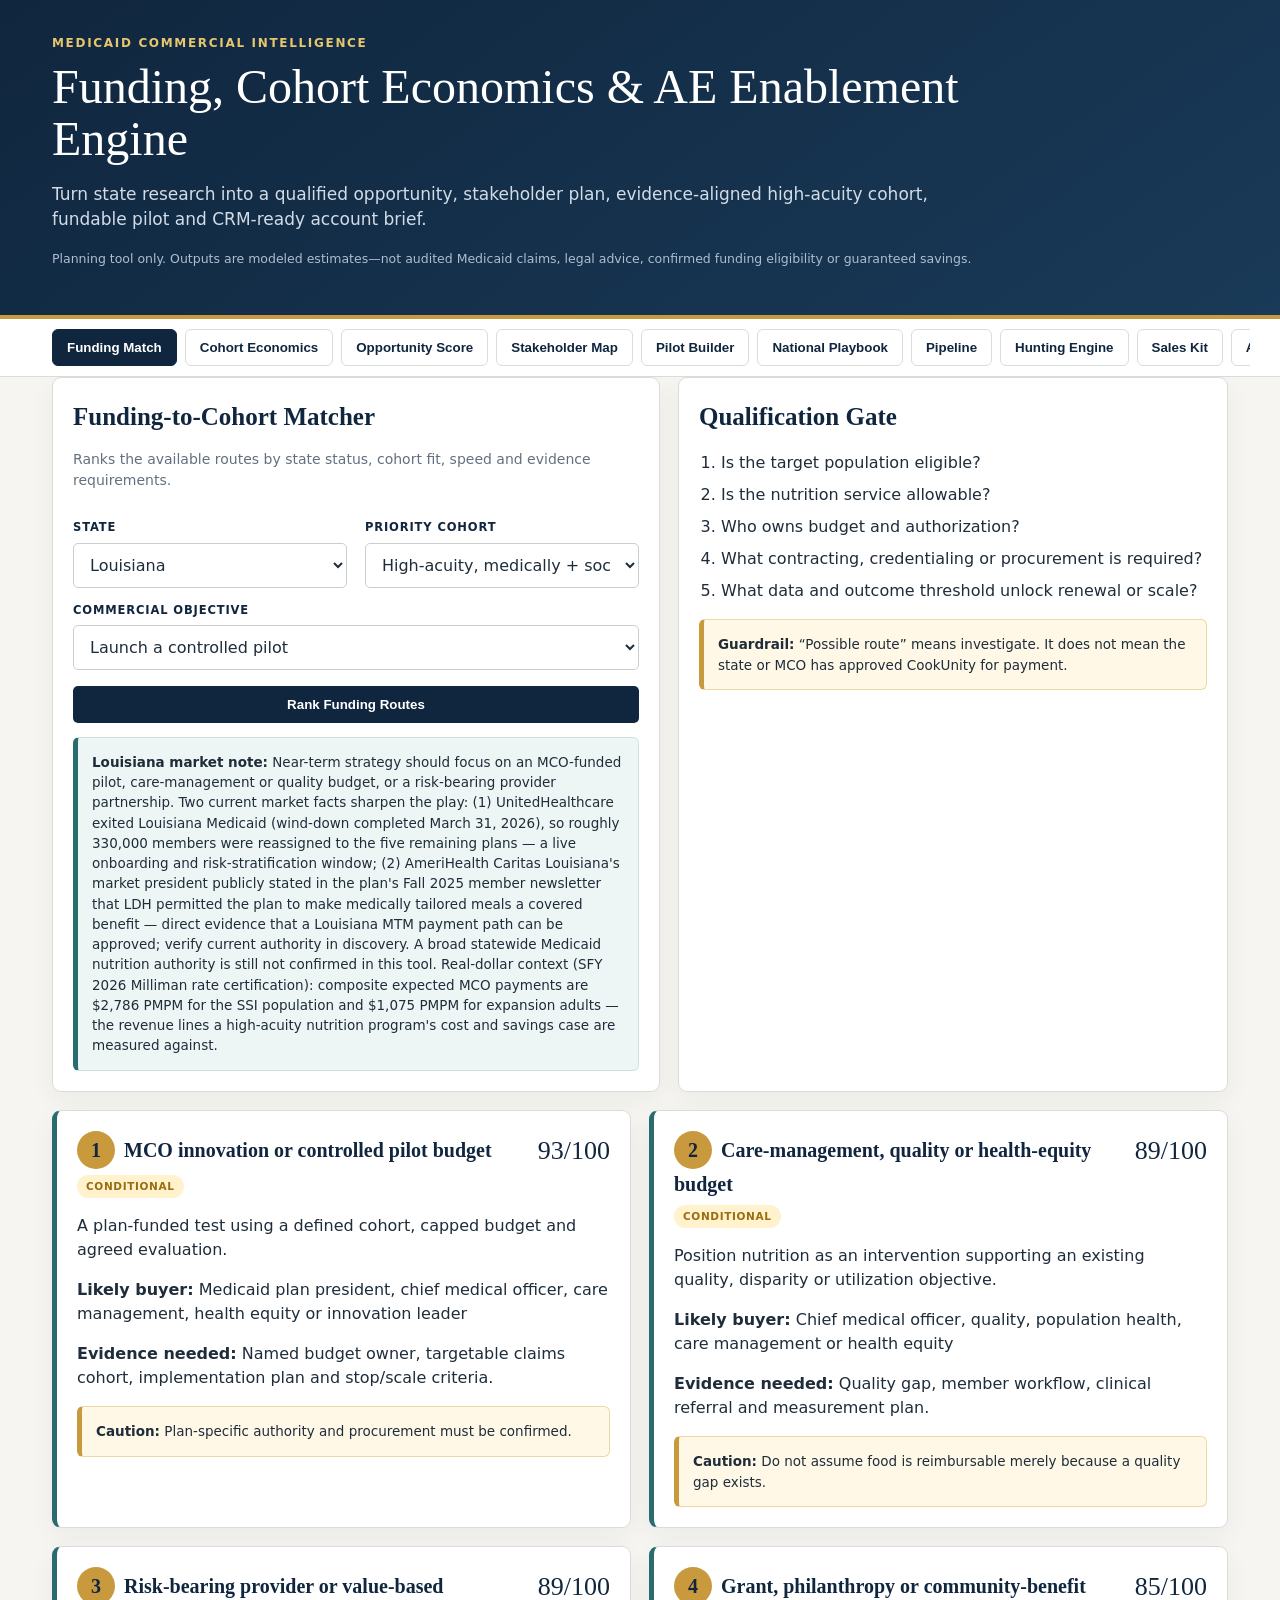
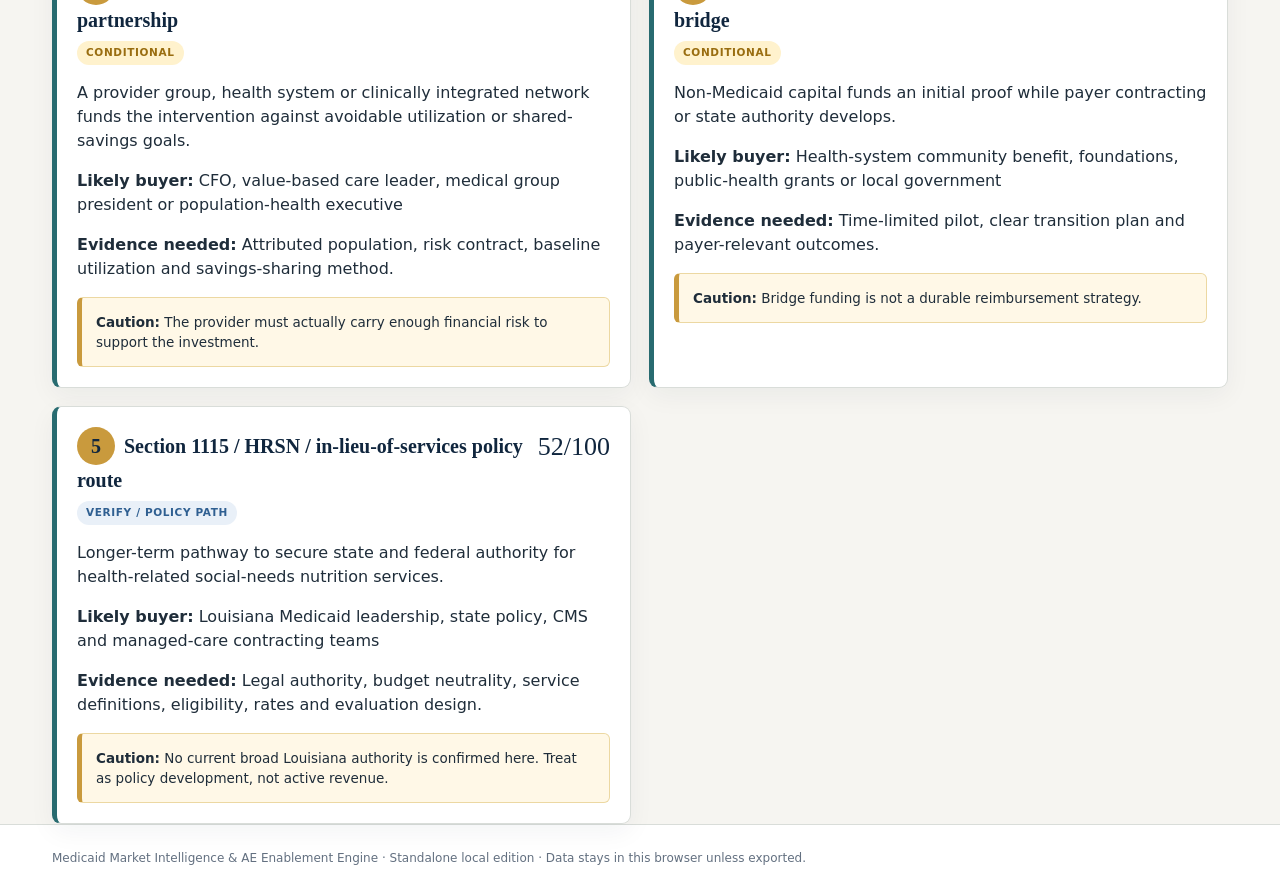
==== medicaid-tool/index.html @ 5242e424 "v14.6: Stakeholder tab nationalized + fully enriched (3-agent verify) - National Parent grid: verifi" ====
<!doctype html>
<html lang="en">
<head>
  <meta charset="utf-8">
  <meta name="viewport" content="width=device-width,initial-scale=1">
  <title>Medicaid Market Intelligence & AE Enablement Engine</title>
  <meta name="description" content="Funding, opportunity scoring, stakeholder mapping, pilot design, cohort economics and high-acuity service-need screening for Medicaid nutrition programs.">
  <link rel="stylesheet" href="styles.css?v=14.2">
</head>
<body>
<header class="hero">
  <div class="wrap">
    <p class="kicker">Medicaid Commercial Intelligence</p>
    <h1>Funding, Cohort Economics & AE Enablement Engine</h1>
    <p class="lede">Turn state research into a qualified opportunity, stakeholder plan, evidence-aligned high-acuity cohort, fundable pilot and CRM-ready account brief.</p>
    <p class="caution">Planning tool only. Outputs are modeled estimates—not audited Medicaid claims, legal advice, confirmed funding eligibility or guaranteed savings.</p>
  </div>
</header>

<nav class="nav">
  <div class="wrap tabs" role="tablist" aria-label="Tool sections">
    <button class="tab active" data-panel="funding">Funding Match</button>
    <button class="tab" data-panel="economics">Cohort Economics</button>
    <button class="tab" data-panel="opportunity">Opportunity Score</button>
    <button class="tab" data-panel="stakeholders">Stakeholder Map</button>
    <button class="tab" data-panel="pilot">Pilot Builder</button>
    <button class="tab" data-panel="playbook">National Playbook</button>
    <button class="tab" data-panel="dealdesk">Pipeline</button>
    <button class="tab" data-panel="hunt">Hunting Engine</button>
    <button class="tab" data-panel="saleskit">Sales Kit</button>
    <button class="tab" data-panel="health">Account Health</button>
    <button class="tab" data-panel="rfp">RFP Builder</button>
    <button class="tab" data-panel="regwatch">Reg Watch</button>
    <button class="tab" data-panel="sdoh">Service-Need Screener</button>
    <button class="tab" data-panel="brief">AE Brief</button>
    <button class="tab" data-panel="saved">Saved Library</button>
    <button class="tab" data-panel="sources">Sources</button>
  </div>
</nav>

<main class="wrap">
<section id="funding" class="panel active">
  <div class="grid split">
    <article class="card">
      <h2>Funding-to-Cohort Matcher</h2>
      <p class="muted">Ranks the available routes by state status, cohort fit, speed and evidence requirements.</p>
      <div class="grid two">
        <div><label>State</label><select id="matchState"></select></div>
        <div><label>Priority cohort</label><select id="matchCohort"></select></div>
      </div>
      <label>Commercial objective</label>
      <select id="matchObjective">
        <option value="pilot">Launch a controlled pilot</option>
        <option value="benefit">Build a recurring covered service</option>
        <option value="provider">Partner with a risk-bearing provider</option>
        <option value="bridge">Use bridge funding while Medicaid authority develops</option>
      </select>
      <button id="runMatch" class="primary wide">Rank Funding Routes</button>
      <div id="stateSummary" class="callout"></div>
    </article>

    <article class="card">
      <h2>Qualification Gate</h2>
      <ol class="checklist">
        <li>Is the target population eligible?</li>
        <li>Is the nutrition service allowable?</li>
        <li>Who owns budget and authorization?</li>
        <li>What contracting, credentialing or procurement is required?</li>
        <li>What data and outcome threshold unlock renewal or scale?</li>
      </ol>
      <div class="callout amber"><b>Guardrail:</b> “Possible route” means investigate. It does not mean the state or MCO has approved CookUnity for payment.</div>
    </article>
  </div>
  <div id="fundingMatches" class="grid two topgap"></div>
</section>

<section id="economics" class="panel">
  <div class="grid split">
    <article class="card">
      <h2>Cohort Cost & Savings Model</h2>
      <p class="muted">Public benchmarks provide a starting point. Replace them with MCO claims and an agreed attribution method before presenting a business case.</p>
      <div class="grid two">
        <div><label>State</label><select id="econState"></select></div>
        <div><label>Cohort</label><select id="cohort"></select></div>
      </div>
      <div class="grid two">
        <div><label>Estimated affected adults</label><input id="affected" type="number" min="0"></div>
        <div><label>Annual attributable cost / person</label><input id="annualCost" type="number" min="0"></div>
      </div>
      <div class="grid two">
        <div><label>High-risk targetable share (%)</label><input id="targetRate" type="number" min="0" max="100" step="0.1"></div>
        <div><label>Pilot members</label><input id="pilotMembers" type="number" min="1"></div>
      </div>
      <div class="grid three">
        <div><label>Weeks</label><input id="weeks" type="number" min="1"></div>
        <div><label>Meals / week</label><input id="mealsWeek" type="number" min="1"></div>
        <div><label>Cost / meal</label><input id="mealCost" type="number" min="0" step="0.01"></div>
      </div>
      <div class="grid two">
        <div><label>Additional implementation allowance (%)</label><input id="programOverhead" type="number" min="0" max="100" step="0.1" value="2"></div>
        <div><label>Calculated total program PMPM</label><input id="programPmpmDisplay" type="text" readonly></div>
      </div>
      <div class="grid three">
        <div>
          <label>Evidence basis</label>
          <select id="evidenceBasis">
            <option value="auto">Recommended state/cohort profitability model</option>
            <option value="planning">State/cohort profitability target</option>
            <option value="jama">National high-acuity MTM study</option>
            <option value="ncAdult">North Carolina HOP — nonpregnant adults</option>
            <option value="ncOverall">North Carolina HOP — all participants</option>
            <option value="custom">Custom payer-claims assumption</option>
          </select>
        </div>
        <div>
          <label>Evidence scenario</label>
          <select id="savingsScenario">
            <option value="low">Low</option>
            <option value="base" selected>Base</option>
            <option value="high">High</option>
            <option value="custom">Custom PMPM</option>
          </select>
        </div>
        <div><label>Modeled gross medical reduction PMPM</label><input id="pmpm" type="number" min="0" step="1"></div>
      </div>
      <div class="grid three">
        <div><label>Published / modeled net savings PMPM</label><input id="netPmpmDisplay" type="text" readonly></div>
        <div><label>Target benefit-cost ratio</label><input id="economicTargetBcrDisplay" type="text" readonly></div>
        <div><label>Implied gross medical reduction rate (%)</label><input id="savingRate" type="number" min="0" max="100" step="0.1" readonly></div>
      </div>
      <div id="savingsBasis" class="callout"></div><div class="callout amber"><b>How to read the toggle:</b> The default profitability model calculates what each state/cohort design must achieve to produce a positive return. National MTM and North Carolina HOP remain external evidence anchors. The target is a sales-planning threshold—not a guaranteed outcome.</div>
      <div id="evidenceNote" class="callout amber"></div>
      <div class="buttons">
        <button id="calculate" class="primary">Calculate</button>
        <button id="saveScenario" class="gold">Save Scenario</button>
      </div>
    </article>

    <div>
      <div class="grid two">
        <div class="stat dark"><span>Modeled state burden</span><strong id="burdenOut">$0</strong><small>Do not add overlapping cohorts.</small></div>
        <div class="stat dark"><span>Targetable burden</span><strong id="targetOut">$0</strong><small>Selected high-risk share.</small></div>
      </div>
      <div class="grid two topgap">
        <div class="stat"><span>Pilot cost</span><strong id="programOut">$0</strong></div>
        <div class="stat"><span>Gross modeled savings</span><strong id="grossOut">$0</strong></div>
        <div class="stat"><span>Net modeled savings</span><strong id="netOut">$0</strong></div>
        <div class="stat"><span>Modeled ROI</span><strong id="roiOut">0.00x</strong></div>
      </div>
      <div class="grid two topgap">
        <div class="stat"><span>Meal price used</span><strong id="mealPriceOut">$0</strong><small>Editable public benchmark.</small></div>
        <div class="stat"><span>Total program PMPM</span><strong id="programPmpmOut">$0</strong><small>Meals plus added allowance.</small></div>
      </div>
      <article class="card topgap">
        <h3>Scenario Range</h3>
        <div id="scenarioRange"></div>
      </article>
      <div class="callout danger topgap"><b>Decision rule:</b> Statewide burden creates urgency. Member-level claims establish the payer business case.</div>
    </div>
  </div>
  <article class="card topgap">
    <h2>High-Acuity Market-Sizing Funnel — Louisiana pilot model (the method runs on any state's enrollment file)</h2>
    <p class="muted">This converts the domain ranges into an interview-ready planning estimate. The domains overlap and must never be added together.</p>
    <div class="grid three">
      <div><label>Total Louisiana Medicaid members (June 2026 LDH: 1,378,186)</label><input id="tamTotal" type="number" min="0" value="1380000"></div>
      <div><label>Risk score above 1.00 — low (%)</label><input id="tamRiskLow" type="number" min="0" max="100" value="15"></div>
      <div><label>Risk score above 1.00 — high (%)</label><input id="tamRiskHigh" type="number" min="0" max="100" value="25"></div>
    </div>
    <div class="grid three">
      <div><label>Food / meal-preparation barrier (%)</label><input id="tamFood" type="number" min="0" max="100" value="15"></div>
      <div><label>Recent hospitalization / trigger (%)</label><input id="tamTrigger" type="number" min="0" max="100" value="25"></div>
      <div><label>Clinical + operational eligibility (%)</label><input id="tamEligible" type="number" min="0" max="100" value="40"></div>
    </div>
    <div class="buttons">
      <button id="calculateTam" class="primary">Calculate High-Acuity Funnel</button>
      <button id="useTamEstimate" class="gold">Use Base Estimate in Economics</button>
    </div>
    <div id="tamResult" class="callout"></div>
  </article>

  <article class="card topgap">
    <h2>Priority Cohorts and the Recommended Proof Population</h2>
    <div class="tablewrap"><table><thead><tr><th>Cohort</th><th>Cost logic</th><th>Nutrition fit</th><th>First buyer question</th></tr></thead><tbody id="cohortTable"></tbody></table></div>
  </article>
</section>

<section id="opportunity" class="panel">
  <div class="grid split">
    <article class="card">
      <h2>Medicaid Opportunity Score</h2>
      <p class="muted">Scores whether the account is ready for research, discovery, pilot design or proposal.</p>
      <div class="grid two">
        <div><label>State</label><select id="oppState"></select></div>
        <div><label>Account / MCO</label><input id="oppAccount" placeholder="Example: any Medicaid MCO — Anthem CalAIM, Healthfirst NY, Aetna Better Health"></div>
      </div>
      <div id="opportunityQuestions"></div>
      <div class="buttons">
        <button id="scoreOpportunity" class="primary">Score Opportunity</button>
        <button id="saveOpportunity" class="gold">Save Scorecard</button>
      </div>
    </article>
    <article class="card">
      <h2>Result & Next Best Action</h2>
      <div id="opportunityResult" class="empty">Complete the eight opportunity factors.</div>
    </article>
  </div>
</section>

<section id="stakeholders" class="panel">
  <article class="card">
    <h2>National Parent Accounts — the enterprise layer (verified 7/21/2026 where named)</h2>
    <p class="muted">Every state plan answers to a national parent. The state dropdowns below map modeled state markets; this grid is the national buying layer above them. Named contacts appear ONLY where verified against a dated source — everything else ships as a role to hunt, never a guess.</p>
    <div class="tablewrap"><table>
      <thead><tr><th>Parent</th><th>Verified national leadership (source · date)</th><th>Roles to map under them</th><th>Door strategy</th></tr></thead>
      <tbody>
        <tr><td><b>UnitedHealthcare Community &amp; State</b></td><td><b>Mike Cotton</b> — leads the Medicaid division (Becker's/Fierce, 2026; ex-Select Health CEO). Above him: <b>Bobby Hunter</b>, CEO of Government Programs — Medicare + Medicaid now unified (Fierce/Healthcare Dive, 2026)</td><td>State health-plan CEOs (hired per state), VP Care Management, health-equity leads</td><td>Their own published FaM case studies (45% readmission spotlight) = the door-opening artifact; unified gov-programs structure favors the MA+Medicaid dual-book pitch</td></tr>
        <tr><td><b>CVS / Aetna (Aetna Better Health)</b></td><td><b>Katerina Guerraz</b> — president, Aetna Medicaid (Becker's, 2026; promoted from Aetna COO)</td><td>State plan CEOs, community-development/marketing directors (side-door rich), CMOs</td><td>Community/HRSN teams active and visible; a Louisiana side-door relationship is live proof the door works</td></tr>
        <tr><td><b>Humana (Healthy Horizons + D-SNP)</b></td><td><b>John Barger</b> — president, Medicaid &amp; Dual Eligible programs (Humana leadership page, 2026)</td><td>Healthy Horizons state leads, D-SNP product owners, Stars/quality directors</td><td>The MA/D-SNP durable-path thesis + his Humana producer alumni credibility</td></tr>
        <tr><td><b>Centene</b></td><td><b>Daniel Finke</b> — Group President, Markets &amp; Commercial (oversees Medicaid; Centene press release + Healthcare Dive, 4/6/2026). CEO above him: Sarah London. Note: Finke is ex-president of Aetna at CVS — payer-native buyer</td><td>State plan CEOs (e.g., Louisiana Healthcare Connections), corporate population-health &amp; quality leadership</td><td>Largest Medicaid footprint; one state pilot = the national reference; LHCC already runs an MTM benefit — expansion story, not cold pitch</td></tr>
        <tr><td><b>Elevance Health</b></td><td><b>Aimée Dailey</b> — President, Government Business: Medicaid + Medicare consolidated under her (Elevance newsroom, 3/31/2026; the prior standalone Medicaid president left for CareFirst in May 2026 — org in transition = priorities in motion = a door)</td><td>Anthem Medicaid state leads, Healthy Blue plan CEOs, the CalAIM program team</td><td>Warmest national account in the book: the LIVE Anthem Sacramento program — expand to sibling states</td></tr>
        <tr><td><b>Molina Healthcare</b></td><td><b>Debra Bacon</b> — EVP, Medicaid (Molina investor-relations leadership page; in role since Oct 2023, SEC filings current 3/2026)</td><td>State plan presidents, corporate healthcare-services leadership</td><td>Pure-play government carrier — Medicaid IS the business; no commercial distraction</td></tr>
        <tr><td><b>CareSource</b></td><td><b>Erhardt Preitauer</b> — President &amp; CEO (caresource.com leadership page, live 7/21/2026; Medicaid-first company, the CEO IS the segment lead). Markets lead: Scott Markovich, EVP Markets &amp; Products</td><td>State market presidents, health-equity and life-services leadership</td><td>Nonprofit multi-state plan — mission-framed HRSN pitch lands natively</td></tr>
        <tr><td><b>AmeriHealth Caritas</b></td><td><b>Gregg MacDonald</b> — INTERIM President (company newsroom, 10/1/2025; prior CEO promoted to run parent Independence Health Group; no permanent successor as of 7/21/2026 — interim leadership = agenda up for grabs; RE-VERIFY before outreach)</td><td>State market presidents (incl. Louisiana), population-health leadership</td><td>Already funds meals (the DC case study is the competitor's flagship) — the completion-rate comparison pitch</td></tr>
      </tbody>
    </table></div>
    <div class="callout amber"><b>Freshness rule:</b> executive names churn constantly (UHC's Medicaid CEO changed twice since 2024). Re-verify every named contact against a current source immediately before outreach — the name in this grid is a starting point with a date, never a cold-email license.</div>
  </article>

  <article class="card">
    <h2>State-Level Targets — the Medicaid Directors (all five PROVEN against official state sources, 7/21/2026)</h2>
    <p class="muted">The JD names "Medicaid Directors" and "state/local government agencies" as target buyers. These are the five that matter for the modeled markets — each verified against the state's own pages, with the published office channel where one exists.</p>
    <div class="tablewrap"><table>
      <thead><tr><th>State</th><th>Who</th><th>Published office channel</th><th>Currency note</th></tr></thead>
      <tbody>
        <tr><td><b>California</b></td><td><b>Michelle Baass</b> — Director, DHCS · <b>Tyler Sadwith</b> — State Medicaid Director &amp; Chief Deputy Director (dhcs.ca.gov bios; signing 2026 correspondence)</td><td>DHCS Director's Office: (916) 440-7400</td><td>Baass since 2021; Sadwith since March 2024 — both active on 2026 documents</td></tr>
        <tr><td><b>New York</b></td><td><b>Amir Bassiri</b> — Medicaid Director &amp; Deputy Commissioner, Office of Health Insurance Programs, NYSDOH (NAMD profile + signed NYHER approval letter 3/26/2026)</td><td>Empire State Plaza, Corning Tower Rm 1466, Albany (no direct line published)</td><td>In seat since 2022; testified before Congress June 2026 — definitively current</td></tr>
        <tr><td><b>Massachusetts</b></td><td><b>Ryan Schwarz, MD, MBA</b> — Medicaid Director &amp; Assistant Secretary for MassHealth (mass.gov appointment release)</td><td>None published</td><td><b>NEW as of June 8, 2026</b> — predecessor Mike Levine stepped down; any list showing Levine is stale. Promoted from within (ran MassHealth accountable care) — knows the HRSN portfolio cold</td></tr>
        <tr><td><b>North Carolina</b></td><td><b>Melanie Bush</b> — Deputy Secretary of Medicaid, NCDHHS Division of Health Benefits (ncdhhs.gov release 4/21/2026 + live leadership bio)</td><td>NCDHHS main line: 1-800-662-7030</td><td>Promoted April 2026 from Assistant Secretary/COO; legislative confirmation pending but title live — SHE owns the HOP restart vendor decisions</td></tr>
        <tr><td><b>Louisiana</b></td><td><b>Seth Gold</b> — Medicaid Executive Director, LDH (ldh.la.gov appointment release 11/14/2025; quoted in-role 6/16/2026)</td><td>LDH main office: (225) 342-9500</td><td>Ex-U.S. House Energy &amp; Commerce staff; reports to Secretary Bruce Greenstein — the relationship lane for the beachhead story</td></tr>
      </tbody>
    </table></div>
  </article>

  <article class="card">
    <h2>The FQHC Layer — largest community health center per state (sized from HRSA's own federal UDS 2024 data, not marketing claims)</h2>
    <p class="muted">The JD's second named buyer: "Community Health Centers/provider organizations serving Medicaid clients." One anchor account per state — the biggest, verified against the federal dataset every FQHC files with HRSA. Where an org's marketing claim conflicts with the federal data, the notes say so.</p>
    <div class="tablewrap"><table>
      <thead><tr><th>State</th><th>FQHC (HRSA UDS 2024 patients)</th><th>Chief executive</th><th>Main channel</th><th>Notes</th></tr></thead>
      <tbody>
        <tr><td><b>California</b></td><td><b>AltaMed Health Services</b> — 295,386 patients (largest in the nation by UDS)</td><td>Cástulo de la Rocha, President &amp; CEO</td><td>(888) 499-9303 · altamed.org/contact-us</td><td>Don't confuse with Remí de la Rocha (runs the AltaMed IPA/MSO subsidiary). Org markets "500K+" incl. PACE lives — UDS is the honest comparable</td></tr>
        <tr><td><b>New York</b></td><td><b>Sun River Health</b> (Peekskill) — 241,440 patients; no NY FQHC is close (#2 is ~173K)</td><td>Anne Kauffman Nolon, MPH, CEO</td><td>(844) 400-1975 · sunriver.org</td><td>CEO since 1977 (~50-year tenure) — succession watch; a leadership change here is a trigger event</td></tr>
        <tr><td><b>Massachusetts</b></td><td><b>NeighborHealth</b> (Boston) — 87,626 patients</td><td>Greg Wilmot, President &amp; CEO</td><td>(617) 569-5800 · neighborhealth.com</td><td>Rebranded from East Boston Neighborhood Health Center June 2024 — use the NEW name in outreach or read as stale</td></tr>
        <tr><td><b>North Carolina</b></td><td><b>Kintegra Health</b> (Gastonia; legal name Gaston Family Health Services) — 102,886 patients, 26 practices, 19 counties</td><td>Robert "Bob" Spencer, CEO (HRSA-filed + NACHC; not displayed on their own site)</td><td>(704) 874-1900 · kintegra.org</td><td>Goshen Medical Center's "largest in NC" claim is STALE — they're #3 by federal data. Knowing that is a fluency flex</td></tr>
        <tr><td><b>Louisiana</b></td><td><b>Access Health Louisiana</b> (Luling) — 54,764 patients across 12 parishes</td><td>Mark F. Keiser, MBA, MHA, MPH, FACHE — President/CEO</td><td>(866) 530-6111 · accesshealthla.org</td><td>DePaul CHC (New Orleans) self-claims "largest network in LA" — #2 by federal data. Access Health = the LA anchor account</td></tr>
      </tbody>
    </table></div>
    <div class="callout"><b>Why FQHCs matter in this sales motion:</b> they are provider organizations, referral sources, AND community trust infrastructure in one account — the dual-trigger referral helper is built for exactly their workflow, and CHW/enabling-services reimbursement makes the screening layer self-funding on their side of the table.</div>
  </article>
  <div class="grid split">
    <article class="card">
      <h2>Buying Committee Map</h2>
      <p class="muted">Track the decision-makers required to move a complex Medicaid opportunity — state plan or national parent. The state dropdown maps the modeled state markets; the grid above covers the enterprise layer.</p>
      <div class="grid three">
        <div><label>State</label><select id="stakeState"></select></div>
        <div><label>Company / account</label><select id="stakeCompany"></select></div>
        <div><label>Account name</label><input id="stakeAccount" placeholder="Account name"></div>
      </div>
      <div id="contactFreshness" class="callout amber"></div>
      <div class="buttons">
        <button id="loadStakeholders" class="primary">Load Company Map</button>
        <button id="addStakeholder" class="ghost">Add Role</button>
        <button id="saveStakeholders" class="gold">Save Map</button>
      </div>
    </article>
    <article class="card">
      <h2>Coverage Analysis</h2>
      <div id="stakeholderAnalysis" class="empty">Load the default buying committee.</div>
    </article>
  </div>
  <article class="card topgap">
    <div class="tablewrap">
      <table>
        <thead><tr><th>Role</th><th>Person</th><th>Contact quality</th><th>Sales status</th><th>Influence</th><th>Last verified / source</th><th>Notes / next move</th><th></th></tr></thead>
        <tbody id="stakeholderRows"></tbody>
      </table>
    </div>
  </article>
</section>

<section id="pilot" class="panel">
  <div class="grid split">
    <article class="card">
      <h2>Pilot Design Builder</h2>
      <p class="muted">Choose a pitch preset to load a distinct, positive commercial design. Each preset has different service intensity, pricing, target ROI and required savings. These are performance targets—not guaranteed outcomes.</p>
      <label>Pilot pitch preset</label><select id="pilotPitch"></select>
      <div id="pilotPitchNote" class="callout"></div>
      <div class="grid two">
        <div><label>State</label><select id="pilotState"></select></div>
        <div><label>Cohort</label><select id="pilotCohort"></select></div>
      </div>
      <div class="grid three">
        <div><label>Population universe basis</label><select id="pilotPopulationBasis"></select></div>
        <div><label>Official / selected universe count</label><input id="pilotUniverseCount" type="text" readonly></div>
        <div><label>Estimated intervention-eligible share (%)</label><input id="pilotEligibleShare" type="number" min="0" max="100" step="0.1" value="2"></div>
      </div>
      <div class="grid two">
        <div><label>Estimated addressable candidate pool</label><input id="pilotCandidatePool" type="text" readonly></div>
        <div><label>Population-data status</label><input id="pilotPopulationStatus" type="text" readonly></div>
      </div>
      <label>Funding route</label><select id="pilotFunding"></select>
      <label>Intervention</label>
      <select id="pilotIntervention">
        <option>Medically tailored home-delivered meals</option>
        <option>Healthy home-delivered meals</option>
        <option>Healthy food box plus nutrition support</option>
        <option>Fruit and vegetable prescription</option>
      </select>
      <div class="grid three">
        <div><label>Members</label><input id="pilotSize" type="number" value="150" min="1"></div>
        <div><label>Weeks</label><input id="pilotWeeks" type="number" value="12" min="1"></div>
        <div><label>Meals / week</label><input id="pilotMeals" type="number" value="10" min="1"></div>
      </div>
      <div class="grid three">
        <div><label>Cost / meal</label><input id="pilotMealCost" type="number" min="0" step="0.01"></div>
        <div>
          <label>Evidence basis</label>
          <select id="pilotEvidenceBasis">
            <option value="auto">Recommended pitch-specific profitability model</option>
            <option value="pitch">Pitch-specific profitability target</option>
            <option value="planning">State/cohort profitability target</option>
            <option value="jama">National high-acuity MTM study</option>
            <option value="ncAdult">North Carolina HOP — nonpregnant adults</option>
            <option value="ncOverall">North Carolina HOP — all participants</option>
            <option value="custom">Custom payer-claims assumption</option>
          </select>
        </div>
        <div><label>Savings scenario</label><select id="pilotSavingsScenario"><option value="low">Low</option><option value="base" selected>Base</option><option value="high">High</option><option value="custom">Custom</option></select></div>
      </div>
      <div id="rateAnchors" class="callout"></div>
      <div class="grid three">
        <div><label>Required gross medical reduction PMPM</label><input id="pilotPmpm" type="number" min="0" step="1"></div>
        <div><label>Target net savings PMPM</label><input id="pilotNetPmpmDisplay" type="text" readonly></div>
        <div><label>Target benefit-cost ratio</label><input id="pilotTargetBcrDisplay" type="text" readonly></div>
      </div>
      <div class="grid two">
        <div><label>Additional implementation allowance (%)</label><input id="pilotOverhead" type="number" min="0" max="100" step="0.1" value="2"></div>
        <div><label>Calculated total program PMPM</label><input id="pilotProgramPmpmDisplay" type="text" readonly></div>
      </div>
      <div class="grid two">
        <div><label>Annual attributable cost / member</label><input id="pilotAnnualCost" type="number" min="0"></div>
        <div><label>Avoided-event benchmark ($; HCUP 2022 Medicaid avg stay ≈ $14,550)</label><input id="pilotEventCost" type="number" min="0" value="14550"></div>
      </div>
      <div id="pilotEconomicsSummary" class="callout"></div><div id="pilotCaseStatus" class="callout"></div>
      <label>Geography / delivery area</label><input id="pilotGeo" placeholder="Regional proof market">
      <label>Known account trigger</label><textarea id="pilotTrigger" placeholder="Quality gap, avoidable utilization, state priority, executive sponsor, RFP..."></textarea>
      <div class="buttons">
        <button id="buildPilot" class="primary">Build Pilot</button>
        <button id="savePilot" class="gold">Save Pilot</button>
      </div>
    </article>
    <article class="card">
      <h2>Generated Pilot Design</h2>
      <div class="callout amber"><b>Evidence standard:</b> Pilot economics show low/base/high modeled ranges, break-even PMPM and equivalent avoided events. Replace every benchmark with payer claims before proposal.</div>
      <pre id="pilotOutput" class="briefout">Complete the fields to build the pilot.</pre>
      <div class="buttons">
        <button id="copyPilot" class="ghost">Copy</button>
        <button id="downloadPilot" class="ghost">Download .txt</button>
        <button id="onePagerPilot" class="primary">Buyer one-pager (appears below)</button>
      </div>
      <div id="onePagerMount" class="reportMount"></div>
    </article>
  </div>
  <article class="card topgap">
    <h2>CookUnity's Real Medicaid Programs — The Comps This Pilot Is Modeled On</h2>
    <p class="muted">Publicly documented CookUnity healthcare programs as of July 2026. Louisiana has none yet — a Louisiana pilot is a first-in-state application of a playbook CookUnity already runs.</p>
    <div id="cookunityLaNote" class="callout amber"></div>
    <div class="tablewrap">
      <table>
        <thead><tr><th>Program</th><th>Launched</th><th>Funding mechanism</th><th>Documented design</th><th>Not disclosed</th><th>Source</th></tr></thead>
        <tbody id="cookunityProgramRows"></tbody>
      </table>
    </div>
  </article>
  <article class="card topgap">
    <h2>Pitch Economics Comparison</h2>
    <p class="muted">Every preset has a different design and therefore a different program PMPM, required gross reduction, target net PMPM and total pilot value. The base column is a commercial performance target, not a promised result.</p>
    <div class="tablewrap">
      <table>
        <thead><tr><th>Pitch</th><th>State</th><th>Members / weeks</th><th>Meals / week</th><th>Meal price</th><th>Program PMPM</th><th>Base target BCR</th><th>Required gross PMPM</th><th>Target net PMPM</th><th>Total pilot net</th></tr></thead>
        <tbody id="presetComparisonRows"></tbody>
      </table>
    </div>
  </article>
</section>

<section id="playbook" class="panel">
  <article class="card">
    <h2>National Playbook — Where to Attack First, and Why</h2>
    <p class="muted" id="playbookUpdated"></p>
    <div id="playbookWeather" class="callout amber"></div>
    <div class="tablewrap topgap">
      <table>
        <thead><tr><th>State</th><th>Funding mechanism</th><th>Published meal rate</th><th>CookUnity presence</th><th>Why now</th><th>The play</th></tr></thead>
        <tbody id="playbookRows"></tbody>
      </table>
    </div>
    <div class="callout topgap"><b>How to read the tiers:</b> Tier 1 = a live, paying mechanism where CookUnity already operates — expansion, not persuasion. Tier 2 = a funded or signaled path that rewards early positioning (premium rate, restart window, or a relationship moat). Tier 3 = authority not yet stable — watch, don't spend cycles. This is the answer to "how would you prioritize states?" — mechanism first, evidence second, relationships as the tiebreaker.</div>
  </article>
</section>

<section id="dealdesk" class="panel">
  <div class="grid split">
    <article class="card">
      <h2>Pipeline — The Working Book</h2>
      <p class="muted">Every mapped account across the four states, seeded automatically and tracked through the sales motion. Edits save on this machine (browser storage). <b>Once inside a company: the corporate CRM is the system of record — this is the personal thinking layer, and the CSV below is the import bridge.</b> (A corporate "deal desk" is something different — the cross-functional approval function for pricing/terms exceptions; this tab deliberately doesn't claim that name.)</p>
      <div id="pipelineStats" class="callout"></div>
      <div class="grid two">
        <div><label>Assumed win rate (%) — Medicaid enterprise runs 15–25</label><input id="pipelineWinRate" type="number" min="1" max="100" value="20"></div>
        <div><label>Coverage verdict</label><input id="pipelineCoverage" type="text" readonly></div>
      </div>
      <p class="muted">Coverage discipline: "3x pipeline" is a relic — required coverage = 1 ÷ win rate, stage-weighted. At sub-20% Medicaid win rates that means 4–7x, built through account DEPTH (multi-threading, MEDDPICC completeness), not volume — there are only ~20 named accounts.</p>
      <div class="buttons">
        <button id="pipelineReset" class="ghost">Re-seed missing accounts</button>
        <button id="pipelineCsv" class="gold">Export CSV (CRM import bridge)</button>
      </div>
    </article>
    <article class="card">
      <h2>Stage Discipline</h2>
      <ol class="checklist">
        <li><b>Research</b> — map the mechanism, cohort and buying committee (this tool).</li>
        <li><b>Outreach</b> — warm-door first; the hook is on the account's stakeholder map.</li>
        <li><b>Discovery</b> — funding authority, highest-cost cohort, incumbent pain, data path.</li>
        <li><b>Pilot Design</b> — build it in the Pilot Builder; send the one-pager.</li>
        <li><b>Proposal / RFP</b> — the RFP Builder scaffold + compliance matrix.</li>
        <li><b>Won / Parked</b> — won moves to implementation; parked gets a revisit date, never a silent death.</li>
      </ol>
      <div class="callout amber"><b>Rule:</b> no account sits without a next action and a date. An empty "next action" is a parked deal you haven't admitted to.</div>
    </article>
  </div>
  <article class="card topgap">
    <h2>MEDDPICC Per Account — What "Depth" Means on a 20-Account Book</h2>
    <p class="muted">Run every pipeline review on these eight, not on close dates. Work them into each account's notes field.</p>
    <div class="grid two">
      <div>
        <ul>
          <li><b>M — Metrics:</b> the plan's own numbers — PMPM trend, readmission penalties, HEDIS SNS-E gap, meal-benefit engagement (often &lt;8%).</li>
          <li><b>E — Economic buyer:</b> plan CMO / CFO / VP population health (named on the Stakeholder Map, with source + date).</li>
          <li><b>D — Decision criteria:</b> evidence standard, price band, delivery reliability, reporting.</li>
          <li><b>D — Decision process:</b> committee, clinical sign-off, pilot-first vs. RFP.</li>
        </ul>
      </div>
      <div>
        <ul>
          <li><b>P — Paper process:</b> procurement, security review, BAA, contracting — <b>where Medicaid deals actually stall.</b> Map it early.</li>
          <li><b>I — Identify pain:</b> the cohort bleeding money (post-discharge CHF, high-acuity complex).</li>
          <li><b>C — Champion:</b> who sells when you're not in the room.</li>
          <li><b>C — Competition:</b> Mom's Meals, Instacart Health, NourishedRx, regional nonprofits — sell adherence, never price.</li>
        </ul>
      </div>
    </div>
  </article>
  <article class="card topgap">
    <div class="tablewrap">
      <table>
        <thead><tr><th>Account</th><th>State</th><th>Stage</th><th>Next action</th><th>By when</th><th>Notes</th></tr></thead>
        <tbody id="pipelineRows"></tbody>
      </table>
    </div>
  </article>
</section>

<section id="saleskit" class="panel">
  <div class="grid split">
    <article class="card">
      <h2>Outreach Composer — The First Touch</h2>
      <p class="muted">Generates a plain-text, money-first opener from the account's live hook. Edit before sending — a template you didn't personalize is a template they can smell.</p>
      <div class="grid three">
        <div><label>State</label><select id="orState"></select></div>
        <div><label>Account</label><select id="orAccount"></select></div>
        <div><label>Persona</label><select id="orPersona"></select></div>
      </div>
      <label>Channel</label>
      <select id="orChannel">
        <option value="email">Email — first touch</option>
        <option value="linote">LinkedIn connection note (~300 chars)</option>
        <option value="limsg">LinkedIn message (connected)</option>
      </select>
      <div class="buttons">
        <button id="orBuild" class="primary">Compose Draft</button>
        <button id="orCopy" class="ghost">Copy</button>
      </div>
      <textarea id="orOutput" style="min-height:220px" placeholder="The draft appears here — edit it before it goes anywhere."></textarea>
    </article>
    <article class="card">
      <h2>The Outreach Rules</h2>
      <ol class="checklist" id="orRules"></ol>
    </article>
  </div>
  <article class="card topgap">
    <h2>Discovery Question Bank — By Persona</h2>
    <p class="muted">Ask 3–4 per call, in their language. Every answer maps to a MEDDPICC letter and a Deal Desk next action.</p>
    <div id="discoveryBank" class="grid two"></div>
  </article>
  <article class="card topgap">
    <h2>Objection Responses</h2>
    <div class="tablewrap">
      <table>
        <thead><tr><th>The objection</th><th>The response</th></tr></thead>
        <tbody id="objectionRows"></tbody>
      </table>
    </div>
  </article>
  <article class="card topgap">
    <h2>Competitor Battlecards — Sell Adherence, Never Price</h2>
    <div class="tablewrap">
      <table>
        <thead><tr><th>Competitor</th><th>Their strength (concede it)</th><th>Their gap</th><th>The counter</th></tr></thead>
        <tbody id="battlecardRows"></tbody>
      </table>
    </div>
  </article>
</section>

<section id="health" class="panel">
  <div class="grid split">
    <article class="card">
      <h2>Account Health — The Report That Wins the Renewal</h2>
      <p class="muted">Renewals die on unprovable value: meal benefits are often used by fewer than 8% of eligible members, and vendors can show shipments but not engagement. This generator turns program data into the renewal story — in the account team's language, per book of business.</p>
      <label>Report mode</label>
      <select id="ahMode">
        <option value="ma">MA Renewal Defense — D-SNP / supplemental benefit (retention + Stars story)</option>
        <option value="scn">Medicaid Evidence Pack — SCN / 1115 program (waiver-renewal readiness)</option>
      </select>
      <div id="ahModeNote" class="callout"></div>
      <div class="grid two">
        <div><label>Account / program name</label><input id="ahAccount" placeholder="Example: Gulf Coast Health Plan (DEMO)"></div>
        <div><label>Reporting period</label><input id="ahPeriod" placeholder="Q2 2026"></div>
      </div>
      <div class="grid three">
        <div><label>Eligible members</label><input id="ahEligible" type="number" min="1" value="12400"></div>
        <div><label>Activated (%)</label><input id="ahActivated" type="number" min="0" max="100" value="34"></div>
        <div><label>Reorder rate (%)</label><input id="ahReorder" type="number" min="0" max="100" value="81"></div>
      </div>
      <div class="grid three">
        <div><label>Satisfaction (out of 5)</label><input id="ahSat" type="number" min="0" max="5" step="0.1" value="4.6"></div>
        <div><label>Members screened</label><input id="ahScreened" type="number" min="0" value="4216"></div>
        <div><label>Positive screens (%)</label><input id="ahPositive" type="number" min="0" max="100" value="37"></div>
      </div>
      <div class="grid two">
        <div><label>Intervention ≤ 30 days of positive screen (%)</label><input id="ahIntervened" type="number" min="0" max="100" value="96"></div>
        <div><label>Non-food referrals routed to care mgmt</label><input id="ahReferrals" type="number" min="0" value="388"></div>
      </div>
      <div class="buttons">
        <button id="ahBuild" class="primary">Generate report (appears below)</button>
      </div>
      <div id="ahReportMount" class="reportMount"></div>
      <div class="callout amber"><b>Data honesty:</b> defaults are DEMONSTRATION numbers (say so out loud in any room). The production version runs on real program data; the &lt;8% utilization benchmark is industry/company-reported context, labeled as such in the report.</div>
    </article>
    <article class="card">
      <h2>Why This Wins Each Book</h2>
      <div class="callout"><b>MA mode (the retention seat):</b> renewals are decided by the plan's benefit-value review. The two numbers institutional food can't show — <b>activation vs. the &lt;8% norm and the reorder rate</b> (adherence) — are the two numbers this report leads with. The activation plan rides the mid-year unused-benefit notices (first wave mailed June 30–July 31, 2026): the letters that threaten low-utilization benefits become the campaign that fixes them. <b>The competitor evidence bar:</b> Mom's Meals markets its own survey claiming 97% of members who used the meal benefit were likelier to STAY with the plan (vendor-stated — label it) — this report answers a survey claim with program data, and upgrades the story to DOUBLE retention: the benefit retains the member; the report retains the contract.</div>
      <div class="callout"><b>Medicaid/SCN mode (the waiver cliff):</b> New York's 1115 authority expires <b>March 31, 2027</b> — every SCN-funded program's future depends on renewal-proof evidence generated NOW. This pack converts a program's quarter into the evidence a state and CMS conversation needs: enrollment, completion, loop closure, and documented follow-through against the NC HOP $164 PMPM reference point.</div>
      <div class="callout"><b>Stars mechanics (the revenue WHY behind MA retention, statutory and stable):</b> plans at <b>4.0+ stars earn a 5% quality bonus</b> on their benchmark, and the rebate share plans keep rises by rating tier (50% → 65% → 70%). Member-experience measures are scored from real member surveys — which is why a benefit members actually use, love and mention by name is Stars ammunition, and why this report captures satisfaction and reorder behavior every quarter. <b>Weighting precision (2026 Stars):</b> CMS cut member-experience/CAHPS measure weight from 4x to 2x — experience is now ≈22% of the overall rating, down from ≈33% — so <b>activation and adherence evidence leads; satisfaction supports</b>. And the Health Equity Index replaces the reward factor starting with 2027 Stars, making documented reach into high-need members (LIS/dual/disabled) a rated asset — exactly the population a D-SNP meal benefit touches and this report documents. The dollar math is county- and plan-specific — the plan's Stars team owns it; this report feeds it.</div>
      <div class="callout amber"><b>CONCEPT BUILT (v1 skeleton):</b> Provider Referral &amp; Dual-Trigger Documentation Helper — a clinic-facing order sheet capturing the nutrition-sensitive condition + screened need + Z-code in one pass, so referrals arrive clean and medical necessity is documented from day one. <a href="Provider_Referral_Helper.html" target="_blank">Open the working concept</a>. The clinical edges — RDN assessment content, the condition list, coder Z-code preference — are deliberately left open for clinical partners to shape: those calls belong to the clinical team. It also refuses to generate an MTM order when the dual trigger isn't met.</div>
    </article>
  </div>
</section>

<section id="hunt" class="panel">
  <article class="card">
    <h2>The Hunting Engine — self-sourced pipeline, found on purpose</h2>
    <p class="muted">This seat inherits no book: the pipeline is built from zero, warm-first, intro-driven. This tab is the doctrine — who to hunt, how to find them, what event to move on, and in what order. <b>Live proof of the method: the community-development director behind a Louisiana MCO's food program was identified and on the phone within four days — via the side door, not the switchboard.</b></p>
  </article>

  <article class="card">
    <h2>Layer 1 + Layer 2 — the two-door persona grid</h2>
    <p class="muted">The named buyers sign; the side door answers. Work both, in the right order.</p>
    <div class="tablewrap"><table>
      <thead><tr><th>Persona</th><th>Door</th><th>What they own</th><th>Why they take the call</th><th>Opener angle</th></tr></thead>
      <tbody>
        <tr><td><b>Chief Medical Officer</b></td><td>Named buyer</td><td>Clinical strategy, utilization</td><td>Avoidable admissions in a defined cohort</td><td>Break-even math on THEIR highest-cost members; evidence hierarchy, no savings promises</td></tr>
        <tr><td><b>VP, Care Management</b></td><td>Named buyer</td><td>Care plans, transitions, HRSN follow-through</td><td>Post-discharge gaps + closed-loop documentation</td><td>Screen-to-intervention ≤30 days (SNS-E shape) — meals as the intervention that documents itself</td></tr>
        <tr><td><b>Chief Health Equity Officer</b></td><td>Named buyer</td><td>Equity strategy, HRSN screening compliance</td><td>Reach into LIS/dual/disabled members = rated asset (HEI 2027)</td><td>Completion-by-modality data + equity reach reporting</td></tr>
        <tr><td><b>Medicaid Director (plan or state)</b></td><td>Named buyer</td><td>The program / the contract</td><td>Renewal-proof evidence; benefit-value review ammunition</td><td>Quarterly evidence pack: activation, adherence, loop closure</td></tr>
        <tr><td><b>Community Development / Community Engagement / Marketing Director</b></td><td><b>SIDE DOOR</b></td><td>Community programs, food partnerships, member events</td><td>They're PROUD of the food work — praise it honestly and they teach you the org</td><td>Learning-frame call: "how did it come together?" They know where the budget pain is and who owns the clinical side</td></tr>
        <tr><td><b>Quality / Stars / HEDIS Director</b></td><td>SIDE DOOR</td><td>Measure performance</td><td>SNS-E numerator, CAHPS ammunition</td><td>A benefit members mention by name at survey time</td></tr>
        <tr><td><b>Population Health / FaM Program Manager</b></td><td>SIDE DOOR</td><td>Runs the current vendor's program</td><td>Their vendor's engagement numbers embarrass them</td><td>Completion-rate comparison on the high-acuity cohort</td></tr>
      </tbody>
    </table></div>
    <div class="callout amber"><b>Side-door rule:</b> the side door is a LEARNING call, never a pitch. Praise the work, ask how it came together, ask who drives the clinical side — and let them walk you upstairs. People defend what they co-own.</div>
  </article>

  <article class="card">
    <h2>Trigger events — money moves, then you move</h2>
    <div class="tablewrap"><table>
      <thead><tr><th>Event</th><th>What it means</th><th>The move</th></tr></thead>
      <tbody>
        <tr><td>Plan exits / enters a state (e.g., a carrier exit reassigning ~330K members)</td><td>Member churn = every receiving plan needs continuity + engagement wins</td><td>Land with the reassigned-member engagement pitch inside 90 days of the transition</td></tr>
        <tr><td>RFP / solicitation posts on a procurement portal</td><td>Live, appropriated budget</td><td>Shred it same-day (RFP tab); bid/no-bid decision within 48 hours</td></tr>
        <tr><td>Waiver renewal / expiration approaching (NYHER 3/31/2027)</td><td>Every funded program needs renewal-proof evidence NOW</td><td>Evidence-pack conversation with programs on the expiring authority</td></tr>
        <tr><td>Leadership change (new CMO, new Medicaid director)</td><td>New priorities, no incumbent loyalty</td><td>Congratulations note + market-intel offer within 2 weeks of announcement</td></tr>
        <tr><td>Competitor program launches at a plan</td><td>Validated budget + a bar to beat</td><td>Ladder pitch: their program proved the plan funds food — the clinical rung is open</td></tr>
        <tr><td>State budget line / new mechanism (ILOS election, value-add filing)</td><td>New authority = new addressable market</td><td>Map the mechanism (Playbook tab), then hunt the plans inside it</td></tr>
        <tr><td>Mid-year unused-benefit notices (June 30–July 31 wave)</td><td>Low-utilization benefits publicly exposed</td><td>Renewal-defense conversation with MA/D-SNP plans holding under-used food benefits</td></tr>
      </tbody>
    </table></div>
  </article>

  <article class="card">
    <h2>The person-finding stack — in evidence order</h2>
    <ul>
      <li><b>1. First-party sources (PROVEN tier):</b> plan leadership pages and press releases; state Medicaid advisory-committee minutes and rate-hearing records (names ON the record); state agency org charts; conference speaker pages (Food as Medicine Summit, MESC/Medicaid Enterprise, state managed-care conferences — speakers self-identify as the people who own the topic).</li>
      <li><b>2. Association layer:</b> state primary-care associations (every FQHC's leadership, one roster); Medicaid health-plan association memberships; community-action association networks (they know every plan's community staff by first name).</li>
      <li><b>3. LinkedIn recipes (copy, paste, hunt):</b><br>
        <code>"community development" OR "community engagement" director "[plan name]"</code><br>
        <code>"VP" "care management" "[parent org]" Medicaid</code><br>
        <code>"chief health equity officer" OR "health equity" director Medicaid [state]</code><br>
        <code>"quality" OR "Stars" OR "HEDIS" director "[plan name]"</code></li>
      <li><b>4. Enrichment discipline (no naked names):</b> every target ships with a proven channel — email/phone + confidence tier (PROVEN / STRONG / INFERRED) + source. Broker-site data is a lead, not proof. Two hard bounces at a domain = stop guessing, switch channels.</li>
      <li><b>5. Sequencing:</b> association/community intro → side-door learning call → champion walks you up to the named buyer. Plain-text, money-first first touch (Sales Kit composer). Never cold-call what you can co-locate. Coverage math lives on the Pipeline tab: coverage = 1 ÷ win rate.</li>
    </ul>
  </article>

  <article class="card">
    <h2>The parent-org ladder — a state relationship is a national door</h2>
    <p class="muted">Every state Medicaid plan answers to a national parent that owns dozens of state plans. Win one state, and the parent's national Medicaid team becomes a warm call.</p>
    <div class="tablewrap"><table>
      <thead><tr><th>National parent</th><th>Medicaid vehicle</th><th>The door</th></tr></thead>
      <tbody>
        <tr><td>Centene</td><td>Largest Medicaid footprint in the country; state plans incl. Louisiana Healthcare Connections</td><td>A single state plan's pilot = the reference for the national portfolio</td></tr>
        <tr><td>Elevance Health</td><td>Healthy Blue plans + Anthem Medicaid; ALREADY a CookUnity partner (CalAIM Sacramento)</td><td>The live Anthem program is the internal reference — expansion sell, not cold sell</td></tr>
        <tr><td>CVS / Aetna</td><td>Aetna Better Health plans, multi-state</td><td>Community/HRSN teams are active and visible — side-door rich</td></tr>
        <tr><td>UnitedHealthcare Community &amp; State</td><td>Largest carrier; published FaM case studies</td><td>Their own published meal-benefit results = the door-opening artifact</td></tr>
        <tr><td>Molina Healthcare</td><td>Pure-play government programs carrier</td><td>Medicaid IS the whole business — no commercial distraction</td></tr>
        <tr><td>Humana</td><td>Humana Healthy Horizons (Medicaid) + the D-SNP machine</td><td>His carrier alumni network + the MA/D-SNP durable-path thesis</td></tr>
        <tr><td>CareSource</td><td>Nonprofit multi-state Medicaid plan</td><td>Mission-framed HRSN pitch lands natively</td></tr>
        <tr><td>AmeriHealth Caritas</td><td>Multi-state Medicaid specialist (incl. Louisiana); Mom's Meals' flagship case study lives HERE (DC)</td><td>The completion-rate comparison pitch — they already fund meals</td></tr>
      </tbody>
    </table></div>
    <div class="callout"><b>The Louisiana leverage, stated honestly:</b> Louisiana has no funded statewide food benefit today — so LA relationships are NOT near-term revenue. They are DOORS: each LA plan's parent (Aetna/CVS, Centene, Elevance, AmeriHealth Caritas) owns dozens of state plans where the money IS live. The beachhead story walks into national rooms.</div>
  </article>
</section>

<section id="rfp" class="panel">
  <article class="card">
    <h2>RFP Shredder — paste the document, get the compliance matrix + response shell</h2>
    <p class="muted">Step 1 of any response: paste the RFP / RFI / solicitation text below (copy straight from the PDF). The shredder extracts every requirement sentence, flags mandatory forms and deadlines, pulls the scoring criteria so you write to the rubric, builds the compliance matrix with suggested owners, and maps each narrative requirement to a draft block from the response library. <b>The parser flags requirement language — a human verifies every row against the actual document. The matrix IS the audit trail.</b></p>
    <textarea id="shredInput" rows="9" placeholder="Paste the full RFP text here..."></textarea>
    <div class="buttons">
      <button id="shredBtn" class="primary">Shred it (matrix + shell appear below)</button>
      <button id="shredSample" class="ghost">Load sample RFP excerpt (demo)</button>
    </div>
    <div id="shredMount" class="reportMount"></div>
  </article>
  <div class="grid split">
    <article class="card">
      <h2>RFP Response Builder</h2>
      <p class="muted">Generates a draft response scaffold from the selected state model, your pilot design, the published rate anchors and CookUnity's public case studies. A scaffold, not a submission — every section gets edited against the actual RFP document.</p>
      <label>Opportunity type</label>
      <select id="rfpType"></select>
      <div id="rfpTypeNote" class="callout amber"></div>
      <div class="grid two">
        <div><label>Issuing entity / opportunity name</label><input id="rfpEntity" placeholder="Example: state or MCO nutrition-services RFP — any market"></div>
        <div><label>Response deadline</label><input id="rfpDeadline" type="date"></div>
      </div>
      <div class="grid two">
        <div><label>State</label><select id="rfpState"></select></div>
        <div><label>Priority cohort</label><select id="rfpCohort"></select></div>
      </div>
      <div class="grid three">
        <div><label>Members</label><input id="rfpMembers" type="number" min="1" value="200"></div>
        <div><label>Weeks</label><input id="rfpWeeks" type="number" min="1" value="12"></div>
        <div><label>Meals / week</label><input id="rfpMeals" type="number" min="1" value="10"></div>
      </div>
      <div class="grid two">
        <div><label>Price per meal ($)</label><input id="rfpPrice" type="number" min="0" step="0.01" value="11.15"></div>
        <div><label>&nbsp;</label><button id="rfpLoadPilot" class="ghost wide">Load current Pilot Builder design</button></div>
      </div>
      <label>Differentiators to emphasize</label>
      <div class="grid two">
        <div><label><input type="checkbox" id="rfpD1" checked> Chef quality → adherence → outcomes</label></div>
        <div><label><input type="checkbox" id="rfpD2" checked> Registered-dietitian clinical oversight</label></div>
        <div><label><input type="checkbox" id="rfpD3" checked> Cultural relevance of menus</label></div>
        <div><label><input type="checkbox" id="rfpD4" checked> National fresh-delivery logistics</label></div>
        <div><label><input type="checkbox" id="rfpD5" checked> Adherence / outcomes reporting to the payer</label></div>
        <div><label><input type="checkbox" id="rfpD6" checked> Community trusted-messenger enrollment layer</label></div>
      </div>
      <label>Custom win themes / account-specific notes (optional)</label>
      <textarea id="rfpThemes" placeholder="What this buyer cares about most; incumbent pain; local proof points..."></textarea>
      <div class="buttons">
        <button id="buildRfp" class="primary">Generate Draft Response</button>
        <button id="saveRfp" class="gold">Save Draft</button>
      </div>
    </article>
    <article class="card">
      <h2>Draft Response Scaffold</h2>
      <div class="callout amber"><b>Draft standard:</b> every generated claim traces to the tool's source registry; every section still requires human editing, format compliance and verification against the actual RFP.</div>
      <pre id="rfpOutput" class="briefout">Choose the opportunity settings and click Generate.</pre>
      <div class="buttons">
        <button id="copyRfp" class="ghost">Copy</button>
        <button id="downloadRfp" class="ghost">Download .txt</button>
      </div>
    </article>
  </div>
  <article class="card topgap">
    <h2>Procurement Readiness Checklist — Capture → Write → Protest-Proof → Submit</h2>
    <ol class="checklist" id="rfpChecklist"></ol>
  </article>
  <article class="card topgap">
    <h2>Where Procurements Post — The Revenue-Event Watchlist</h2>
    <p class="muted">The Reg Watch tab tracks policy; these portals announce the money. Check the priority-state portals weekly.</p>
    <div class="tablewrap">
      <table>
        <thead><tr><th>Portal</th><th>What to watch</th></tr></thead>
        <tbody id="rfpPortalRows"></tbody>
      </table>
    </div>
  </article>
</section>

<section id="regwatch" class="panel">
  <article class="card">
    <h2>Medicaid Regulatory Watch</h2>
    <p class="muted" id="regwatchStamp"></p>
    <div class="callout"><b>Refresh is AUTOMATIC on the author's machine</b> (a Windows scheduled task runs the updater every morning at 7:30, or on next wake) — check the stamp below to confirm today's run, then reload this page. <b>If you received this tool as a copy:</b> double-click <b>Update_Regulatory_Watch.bat</b> in the tool folder to refresh manually. Feed items are LEADS — click through and verify before citing anything.</div>
    <div id="regwatchErrors"></div>
  </article>
  <article class="card topgap">
    <h2>Standing Policy Baseline (verified July 16–17, 2026)</h2>
    <div class="tablewrap">
      <table>
        <thead><tr><th>The fact</th><th>Why it matters commercially</th><th>Source</th></tr></thead>
        <tbody id="regBaselineRows"></tbody>
      </table>
    </div>
  </article>
  <article class="card topgap">
    <h2>Live Feed</h2>
    <div class="tablewrap">
      <table>
        <thead><tr><th>Bucket</th><th>Date</th><th>Item</th><th>Source</th></tr></thead>
        <tbody id="regFeedRows"></tbody>
      </table>
    </div>
  </article>
  <article class="card topgap">
    <h2>What This Watches</h2>
    <div class="tablewrap">
      <table>
        <thead><tr><th>Source</th><th>What it covers</th></tr></thead>
        <tbody id="regSourcesRows"></tbody>
      </table>
    </div>
  </article>
</section>

<section id="sdoh" class="panel">
  <div class="grid split">
    <article class="card">
      <h2>High-Acuity Service-Need Screener</h2>
      <p class="muted">Use the questions below to identify a likely high-priority nutrition-service profile quickly. This does not create Medicaid eligibility, replace clinical judgment or authorize service.</p>
      <div class="grid two">
        <div><label>State</label><select id="screenState"></select></div>
        <div><label>Account / program</label><input id="screenAccount" placeholder="Example: any Medicaid MCO — Anthem CalAIM, Healthfirst NY, Aetna Better Health"></div>
      </div>
      <label>Case reference — do not enter a name, Medicaid ID or PHI</label>
      <input id="screenReference" placeholder="Example: Demo case A or cohort segment 1">
      <div class="callout amber">
        <b>Rapid high-priority rule:</b> recent acute utilization + a diet-sensitive medical need + a documented inability to obtain or prepare appropriate food + safe delivery readiness.
      </div>
      <div id="screenQuestions"></div>
      <label>Additional non-PHI notes</label>
      <textarea id="screenNotes" placeholder="Document only the facts needed to explain the service need."></textarea>
      <div class="buttons">
        <button id="scoreScreen" class="primary">Score Service Need</button>
        <button id="loadDemoScreen" class="gold">Load High-Acuity Demo</button>
        <button id="resetScreen" class="ghost">Reset</button>
      </div>
    </article>

    <article class="card">
      <h2>Qualification Result</h2>
      <div id="screenResult" class="empty">Complete the questions to identify the likely service tier.</div>
      <pre id="screenSummary" class="briefout compactout">The referral-ready summary will appear here.</pre>
      <div class="buttons">
        <button id="saveScreen" class="gold">Save Screen</button>
        <button id="copyScreen" class="ghost">Copy Summary</button>
        <button id="useScreenInPilot" class="primary">Use in Pilot Builder</button>
      </div>
    </article>
  </div>

  <article class="card topgap">
    <h2>Field Version for Community Partners &amp; Clinics</h2>
    <p class="muted">A standalone, mobile-first <b>HRSN field screener</b> ships with this tool — built on the CMS Accountable Health Communities HRSN core questions + the Hunger Vital Sign, sized for a phone, works offline. (HRSN — health-related social needs — is the individual, payable need a plan can act on; the population-level "SDOH" framing stays out of payer rooms.)</p>
    <div class="grid three">
      <div class="proofcard"><h3>De-identified by design</h3><p>No PHI fields; case-reference codes only. Data stays on the device until the screener exports it into the organization's own secure, authorized system.</p></div>
      <div class="proofcard"><h3>Validated instruments</h3><p>AHC-HRSN core domains (food, housing, transportation, utilities, safety) with standard scoring, plus meal-program-fit questions that route members to the right service tier.</p></div>
      <div class="proofcard"><h3>Deployment path</h3><p>For identified (PHI) use, host inside BAA-covered infrastructure — the form's built-in compliance checklist lists exactly what that requires. A form is only as compliant as the system around it.</p></div>
    </div>
    <div class="callout amber"><b>Distribution:</b> send the single HTML file to a partner (email/text/AirDrop) — it opens in any phone browser with no install. <a class="sourceurl" href="SDOH_Field_Screener_Mobile.html" target="_blank" rel="noopener">Open the field screener</a></div>
    <div class="callout"><b>Modality architecture (evidence-ranked — see Sources):</b> Lead with <b>self-administered digital at a moment of engagement</b> (SMS link, not portal — ~28% of under-$30K households are smartphone-dependent; self-administration yields ~1.3x more honest disclosure of sensitive needs than an interviewer). Backstop with <b>point-of-care self-administration</b> (tablet screening surfaced 35.6% positive vs. 19.6% by portal — the portal misses the neediest members; UPenn JGIM 2024). Reserve <b>CHW/trusted-messenger face-to-face</b> for the positive-dense, digitally-unreachable tail (CMS AHC Model: 1.1M+ screened in person, 37% positive, $200M+ net savings). Phone = warm scheduled follow-up ONLY (~75% never answer unknown numbers; never promise above 20–30% telephonic completion). Realistic contract bands: ~35–55% digital-first, <b>60–75%+ with the in-person backstop</b>. Report three metrics: completion BY MODALITY, positive rate, and intervention-within-30-days (SNS-E). Passive data (ADI/SVI ≤42% sensitivity; Z-codes on 0.5–2.4% of encounters) targets outreach — it never satisfies the measure.</div>
  </article>
  <article class="card topgap">
    <h2>What the Questions Are Proving</h2>
    <div class="grid three">
      <div class="proofcard"><h3>1. Medical urgency</h3><p>Recent acute use, clinical instability or a serious diet-sensitive condition creates a reason to act now.</p></div>
      <div class="proofcard"><h3>2. Nutrition barrier</h3><p>The member cannot reliably obtain, prepare or follow the food plan required for the medical condition.</p></div>
      <div class="proofcard"><h3>3. Intervention fit</h3><p>The member can safely receive the service, agrees to participate and is not already receiving a duplicative benefit.</p></div>
    </div>
  </article>
</section>

<section id="brief" class="panel">
  <div class="grid split">
    <article class="card">
      <h2>AE Account Brief Builder</h2>
      <label>Account / MCO</label><input id="briefAccount" placeholder="Example: any Medicaid MCO — Anthem CalAIM, Healthfirst NY, Aetna Better Health">
      <label>State</label><select id="briefState"></select>
      <label>Priority cohort</label><select id="briefCohort"></select>
      <label>Known relationship or trigger</label><textarea id="briefTrigger"></textarea>
      <label>Confirmed facts</label><textarea id="briefFacts"></textarea>
      <label>Assumptions</label><textarea id="briefAssumptions"></textarea>
      <label>Open questions</label><textarea id="briefQuestions"></textarea>
      <div class="buttons">
        <button id="buildBrief" class="primary">Build Brief</button>
        <button id="saveBrief" class="gold">Save Brief</button>
      </div>
    </article>
    <article class="card">
      <h2>CRM-Ready Brief</h2>
      <pre id="briefOutput" class="briefout">Complete the fields to build a discovery brief.</pre>
      <div class="buttons">
        <button id="copyBrief" class="ghost">Copy</button>
        <button id="downloadBrief" class="ghost">Download .txt</button>
      </div>
    </article>
  </div>
</section>

<section id="saved" class="panel">
  <div class="grid two">
    <article class="card"><h2>Saved Scenarios & Opportunities</h2><div id="savedScenarios"></div></article>
    <article class="card"><h2>Screens, Maps, Pilots & Briefs</h2><div id="savedKnowledge"></div></article>
  </div>
  <article class="card topgap">
    <h2>Backup & Restore</h2>
    <div class="buttons">
      <button id="exportData" class="primary">Export JSON</button>
      <label class="filebtn">Import JSON<input id="importData" type="file" accept="application/json" hidden></label>
      <button id="clearData" class="dangerbtn">Clear Saved Data</button>
    </div>
  </article>
</section>

<section id="sources" class="panel">
  <article class="card">
    <h2>Source & Assumption Registry</h2>
    <p class="muted">Each source records what it supports, its date and its limitations. Values labeled “starter estimate” must be replaced with state or payer-specific data.</p>
    <div class="callout amber"><b>Claims discipline (healthcare selling is regulated speech):</b> everything in this registry is for internal planning and buyer-education use. Any figure that reaches external marketing, member-facing material, or a binding proposal needs the company's marketing/legal claims-approval process first — the FTC's substantiation standard for health-benefit claims is "competent and reliable scientific evidence," and implied claims are held to the same bar as express ones. The registry's job is to make that review easy: every claim already carries its source, date and limitation.</div>
    <div class="tablewrap">
      <table><thead><tr><th>Source</th><th>Supports</th><th>Date</th><th>Confidence</th><th>Important limitation</th><th>Link</th></tr></thead><tbody id="sourceTable"></tbody></table>
    </div>
  </article>
</section>
</main>

<footer><div class="wrap">Medicaid Market Intelligence & AE Enablement Engine · Standalone local edition · Data stays in this browser unless exported.</div></footer>
<script src="regwatch_data.js?v=14.4"></script>
<script src="data.js?v=14.4"></script>
<script src="app.js?v=14.4"></script>
</body>
</html>
---- medicaid-tool/styles.css ----
:root{--navy:#10263e;--navy2:#193a58;--teal:#286b70;--gold:#c99a3d;--paper:#f6f5f1;--ink:#1f2d3a;--muted:#637080;--line:#d9ddd9;--white:#fff;--green:#287a52;--amber:#996d10;--red:#a43b3b;--blue:#2f5f91;--soft:#edf3f3}*{box-sizing:border-box}html{scroll-behavior:smooth}body{margin:0;background:var(--paper);color:var(--ink);font-family:Inter,system-ui,-apple-system,Segoe UI,Roboto,Arial,sans-serif;line-height:1.5}.wrap{max-width:1220px;margin:0 auto;padding:0 22px}.hero{background:linear-gradient(145deg,var(--navy),var(--navy2));color:#fff;border-bottom:4px solid var(--gold);padding:34px 0}.kicker{color:#e6c66e;text-transform:uppercase;letter-spacing:.14em;font-size:12px;font-weight:800;margin:0}.hero h1{font-family:Georgia,serif;font-weight:500;font-size:clamp(31px,5vw,48px);line-height:1.08;margin:9px 0 13px;max-width:980px}.lede{max-width:900px;color:#d2dce7;font-size:17px}.caution{font-size:12.5px;color:#aebed0;max-width:960px}.nav{background:#fff;border-bottom:1px solid var(--line);position:sticky;top:0;z-index:20}.tabs{display:flex;gap:8px;overflow:auto;padding-top:10px;padding-bottom:10px}.tab{border:1px solid var(--line);background:#fff;color:var(--navy);padding:10px 14px;border-radius:6px;font-weight:780;white-space:nowrap;cursor:pointer}.tab.active{background:var(--navy);color:#fff;border-color:var(--navy)}main{padding-top:30px;padding-bottom:60px}.panel{display:none}.panel.active{display:block}.grid{display:grid;gap:18px}.two{grid-template-columns:repeat(2,minmax(0,1fr))}.three{grid-template-columns:repeat(3,minmax(0,1fr))}.split{grid-template-columns:1.05fr .95fr}.topgap{margin-top:18px}@media(max-width:900px){.two,.three,.split{grid-template-columns:1fr}}.card{background:#fff;border:1px solid var(--line);border-radius:9px;padding:20px;box-shadow:0 8px 26px rgba(16,38,62,.05)}h2,h3,h4{font-family:Georgia,serif;color:var(--navy);margin-top:0}h2{font-size:25px;margin-bottom:9px}h3{font-size:20px}.muted{color:var(--muted);font-size:14px}.checklist{padding-left:22px}.checklist li{margin:8px 0}.fundcard{border-left:5px solid var(--teal)}.fundhead{display:flex;justify-content:space-between;align-items:flex-start;gap:12px}.fundhead h3{margin-bottom:4px}.badge{display:inline-flex;align-items:center;padding:4px 9px;border-radius:999px;font-size:10.5px;font-weight:850;text-transform:uppercase;letter-spacing:.06em}.activeB{background:#e6f4ec;color:var(--green)}.conditional{background:#fff2cd;color:var(--amber)}.verify{background:#e9f0f8;color:var(--blue)}.inactive{background:#f8e7e7;color:var(--red)}label{display:block;font-size:11.5px;letter-spacing:.075em;text-transform:uppercase;font-weight:820;color:var(--navy);margin:14px 0 6px}select,input,textarea{width:100%;padding:11px 12px;border:1px solid #c9cfce;border-radius:5px;background:#fff;color:var(--ink);font:inherit}textarea{min-height:96px;resize:vertical}select:focus,input:focus,textarea:focus{outline:2px solid var(--gold);border-color:var(--gold)}button{cursor:pointer;border:none;border-radius:5px;padding:11px 15px;font-weight:800}.primary{background:var(--navy);color:#fff}.gold{background:var(--gold);color:var(--navy)}.ghost,.filebtn{background:#fff;color:var(--navy);border:1px solid var(--line)}.dangerbtn{background:#fff1f1;color:var(--red);border:1px solid #efc6c6}.wide{width:100%;margin-top:16px}.buttons{display:flex;gap:10px;flex-wrap:wrap;margin-top:16px}.filebtn{display:inline-block;padding:10px 14px;border-radius:5px;cursor:pointer;font-weight:800}.callout{background:#eef6f5;border:1px solid #cfe0df;border-left:5px solid var(--teal);padding:14px;border-radius:6px;margin-top:14px;font-size:13.5px}.callout.amber{background:#fff8e7;border-color:#ecd8a2;border-left-color:var(--gold)}.callout.danger{background:#fdf0f0;border-color:#efcaca;border-left-color:var(--red)}.stat{background:#fff;border:1px solid var(--line);border-top:3px solid var(--gold);border-radius:8px;padding:17px}.stat.dark{background:var(--navy);color:#fff;border-color:var(--navy)}.stat span{display:block;font-size:10.5px;text-transform:uppercase;letter-spacing:.12em;color:var(--muted);font-weight:850}.stat.dark span{color:#d8bd72}.stat strong{display:block;font-family:Georgia,serif;color:var(--navy);font-size:31px;margin-top:5px}.stat.dark strong{color:#fff}.stat small{color:#aebdca}.tablewrap{overflow:auto}table{width:100%;border-collapse:collapse;font-size:13px}th,td{border-bottom:1px solid var(--line);padding:10px;text-align:left;vertical-align:top}th{background:#eef2f3;color:var(--navy);font-size:10.5px;text-transform:uppercase;letter-spacing:.07em}td input,td select,td textarea{min-width:110px;padding:8px;font-size:12px}td textarea{min-height:65px}.sourceurl{font-size:12px;color:var(--blue);word-break:break-all}.empty{background:#f4f6f6;border:1px dashed #bdc8c8;border-radius:7px;padding:18px;color:var(--muted)}.score{font-family:Georgia,serif;font-size:52px;color:var(--navy);line-height:1}.scoreband{font-weight:850;margin:5px 0 15px}.bar{height:10px;background:#e4e9e9;border-radius:999px;overflow:hidden;margin:6px 0 12px}.bar>span{display:block;height:100%;background:linear-gradient(90deg,var(--teal),var(--gold))}.questionrow{border-bottom:1px solid var(--line);padding:12px 0}.questionrow:last-child{border-bottom:0}.questionrow p{margin:0 0 8px;font-weight:700}.options{display:flex;gap:8px;flex-wrap:wrap}.options label{margin:0;text-transform:none;letter-spacing:0;font-size:12px;font-weight:700;color:var(--ink);display:flex;gap:5px;align-items:center}.options input{width:auto}.answer{background:#f7fbfb;border:1px solid #cfe0df;border-left:5px solid var(--teal);padding:16px;border-radius:7px}.answer h3,.answer h4{margin:0 0 7px}.answer ul{padding-left:19px}.pillrow{display:flex;gap:7px;flex-wrap:wrap}.pill{background:#edf1f4;border-radius:999px;padding:4px 9px;font-size:11px;color:var(--navy)}.briefout{white-space:pre-wrap;min-height:390px;background:#0d1d2f;color:#e9eef3;border-radius:8px;padding:18px;overflow:auto;font:13px/1.55 ui-monospace,SFMono-Regular,Menlo,Consolas,monospace}.saveditem{border:1px solid var(--line);border-radius:7px;padding:14px;margin-bottom:10px;background:#fff}.saveditem h4{margin:0 0 6px;color:var(--navy)}.saveditem p{margin:5px 0;font-size:13px}.saveditem .buttons{margin-top:10px}.mini{font-size:11.5px;color:var(--muted)}.routeScore{font-size:26px;font-family:Georgia,serif;color:var(--navy)}.rank{width:38px;height:38px;border-radius:50%;background:var(--gold);color:var(--navy);display:inline-flex;align-items:center;justify-content:center;font-weight:900;margin-right:9px}.rangeRow{display:grid;grid-template-columns:80px 1fr 120px;gap:10px;align-items:center;margin:10px 0}.smallbar{height:9px;background:#e7ebeb;border-radius:99px;overflow:hidden}.smallbar span{display:block;height:100%;background:var(--teal)}footer{border-top:1px solid var(--line);padding:24px 0;color:var(--muted);font-size:12px;background:#fff}@media print{.nav,.buttons,footer{display:none}.panel{display:block!important}.card{box-shadow:none;break-inside:avoid}body{background:#fff}}
.positivecase{background:#eaf7ef!important;border-color:#b9dfc8!important;border-left-color:#287a52!important}.positivecase b{color:#1e6844}.pitchmeta{font-size:12px;color:var(--muted)}

.screenGroup{border:1px solid var(--line);border-radius:8px;margin-top:16px;overflow:hidden;background:#fff}
.screenGroup h3{margin:0;padding:12px 14px;background:#eef2f3;font-size:18px}
.screenQuestion{padding:14px}
.screenScores{display:grid;grid-template-columns:repeat(4,minmax(0,1fr));gap:8px;margin:14px 0}
.screenScores>div{border:1px solid var(--line);border-radius:7px;padding:10px;background:#fff}
.screenScores span{display:block;color:var(--muted);font-size:10px;text-transform:uppercase;letter-spacing:.08em;font-weight:800}
.screenScores strong{display:block;color:var(--navy);font-family:Georgia,serif;font-size:25px}
.proofcard{border:1px solid var(--line);border-top:4px solid var(--teal);border-radius:8px;padding:15px;background:#fff}
.proofcard h3{font-size:18px;margin-bottom:6px}
.compactout{min-height:310px}
@media(max-width:700px){.screenScores{grid-template-columns:repeat(2,minmax(0,1fr))}}

/* v14.2 — inline report rendering (no pop-ups) */
.reportMount{margin-top:12px}
.reportMount:empty{display:none}
.reportBar{display:flex;gap:8px;align-items:center;margin-bottom:8px;flex-wrap:wrap}
.reportBarLabel{font-size:.85rem;color:var(--teal);font-weight:700;margin-right:auto}
.reportFrame{width:100%;height:72vh;border:1px solid var(--line);border-radius:10px;background:#fff}
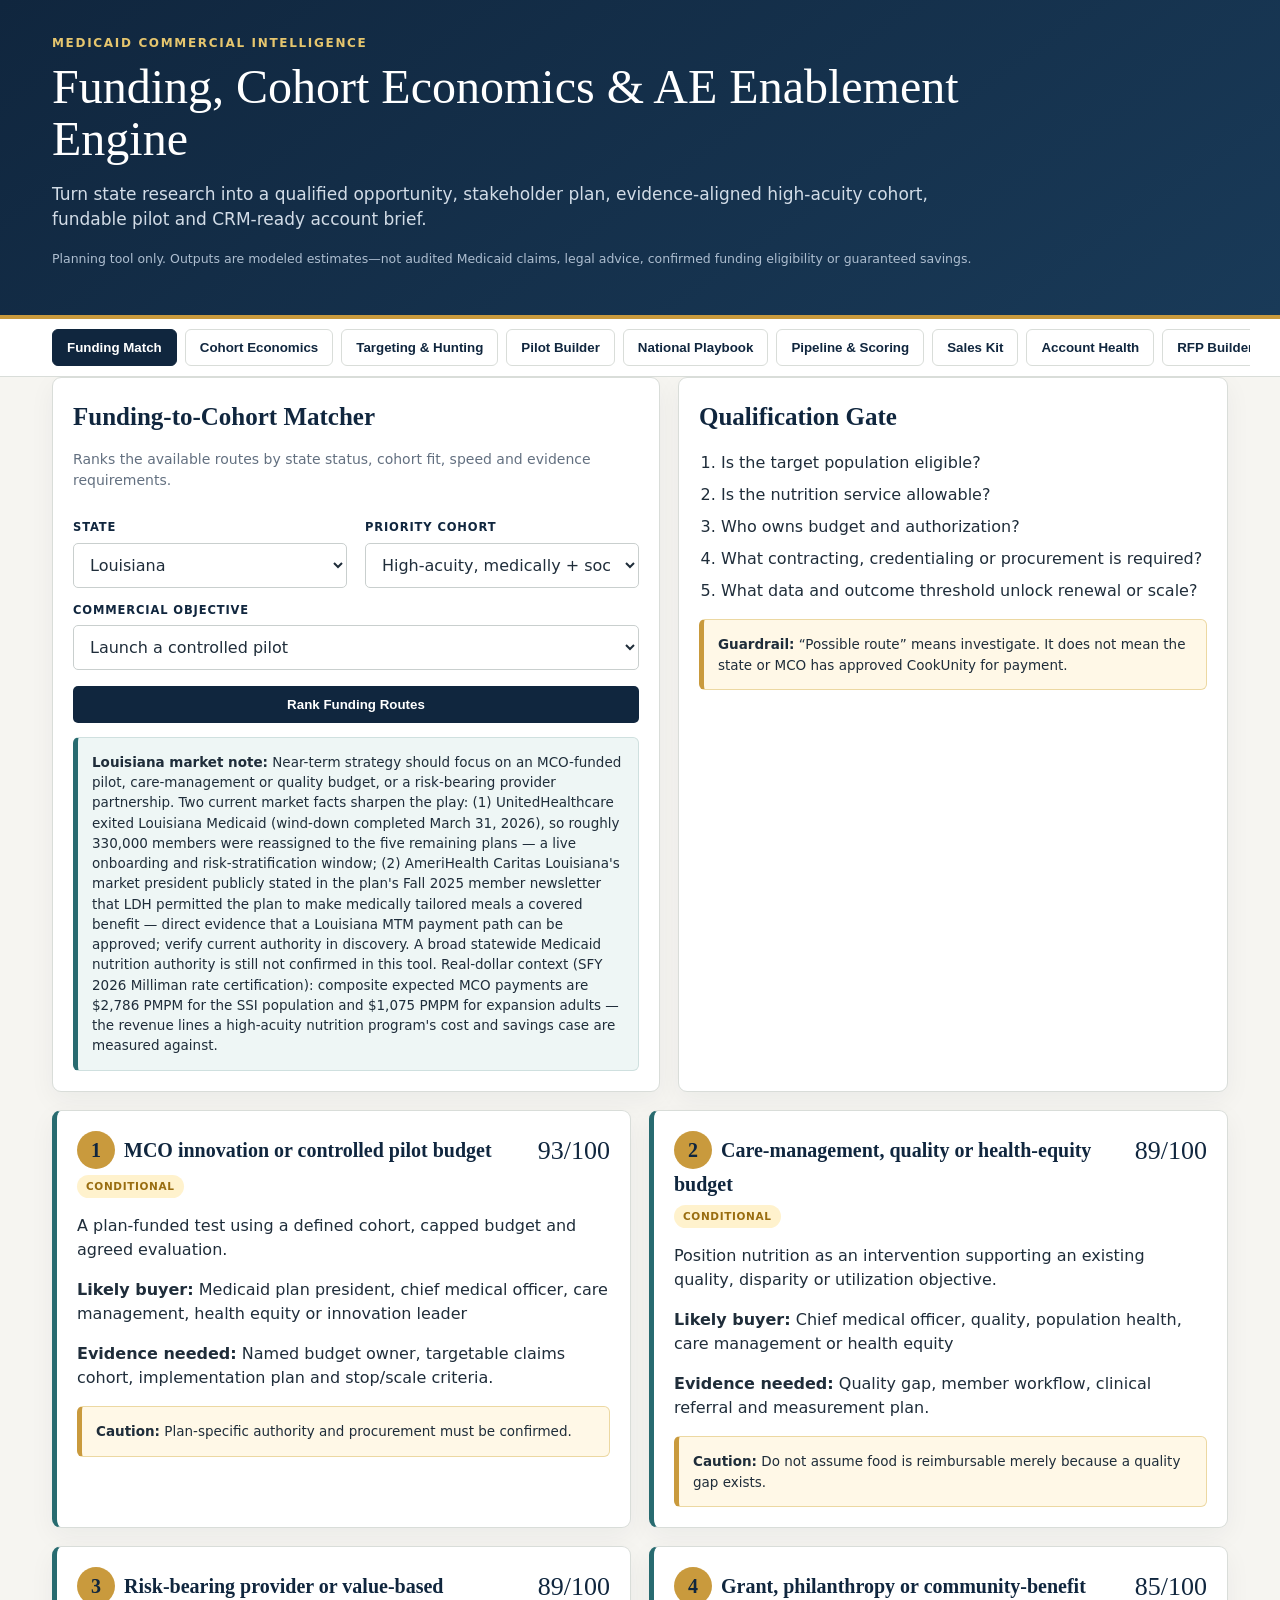
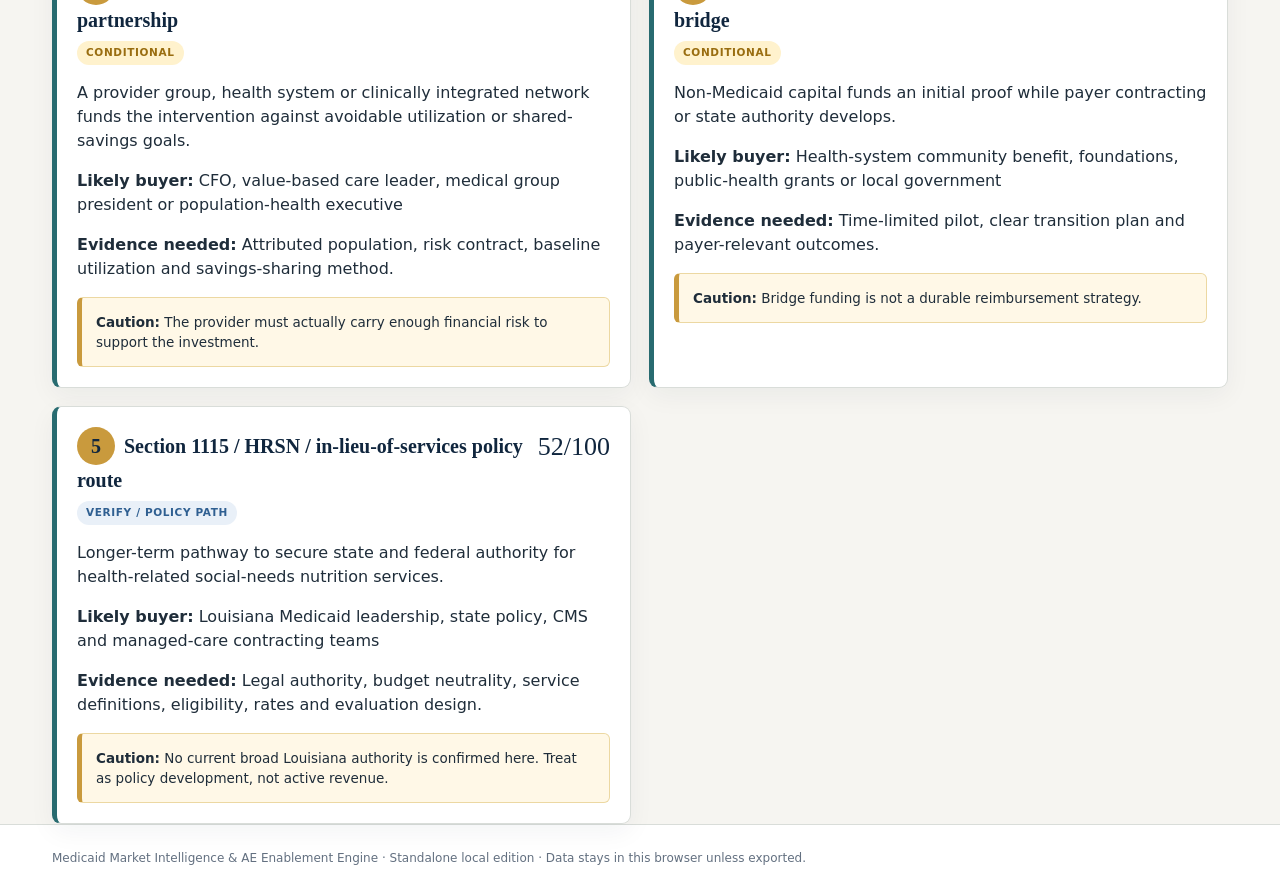
==== commit 2b4c46ed: "v14.9: consolidation (16->12 tabs) + FiM champions + live data feeds - Tabs merged with zero JS risk" ====
--- a/medicaid-tool/index.html
+++ b/medicaid-tool/index.html
@@ -21,20 +21,16 @@
   <div class="wrap tabs" role="tablist" aria-label="Tool sections">
     <button class="tab active" data-panel="funding">Funding Match</button>
     <button class="tab" data-panel="economics">Cohort Economics</button>
-    <button class="tab" data-panel="opportunity">Opportunity Score</button>
-    <button class="tab" data-panel="stakeholders">Stakeholder Map</button>
+    <button class="tab" data-panel="stakeholders">Targeting &amp; Hunting</button>
     <button class="tab" data-panel="pilot">Pilot Builder</button>
     <button class="tab" data-panel="playbook">National Playbook</button>
-    <button class="tab" data-panel="dealdesk">Pipeline</button>
-    <button class="tab" data-panel="hunt">Hunting Engine</button>
+    <button class="tab" data-panel="dealdesk">Pipeline &amp; Scoring</button>
     <button class="tab" data-panel="saleskit">Sales Kit</button>
     <button class="tab" data-panel="health">Account Health</button>
     <button class="tab" data-panel="rfp">RFP Builder</button>
     <button class="tab" data-panel="regwatch">Reg Watch</button>
     <button class="tab" data-panel="sdoh">Service-Need Screener</button>
-    <button class="tab" data-panel="brief">AE Brief</button>
-    <button class="tab" data-panel="saved">Saved Library</button>
-    <button class="tab" data-panel="sources">Sources</button>
+    <button class="tab" data-panel="saved">Library &amp; Sources</button>
   </div>
 </nav>
 
@@ -184,28 +180,6 @@
   </article>
 </section>
 
-<section id="opportunity" class="panel">
-  <div class="grid split">
-    <article class="card">
-      <h2>Medicaid Opportunity Score</h2>
-      <p class="muted">Scores whether the account is ready for research, discovery, pilot design or proposal.</p>
-      <div class="grid two">
-        <div><label>State</label><select id="oppState"></select></div>
-        <div><label>Account / MCO</label><input id="oppAccount" placeholder="Example: any Medicaid MCO — Anthem CalAIM, Healthfirst NY, Aetna Better Health"></div>
-      </div>
-      <div id="opportunityQuestions"></div>
-      <div class="buttons">
-        <button id="scoreOpportunity" class="primary">Score Opportunity</button>
-        <button id="saveOpportunity" class="gold">Save Scorecard</button>
-      </div>
-    </article>
-    <article class="card">
-      <h2>Result & Next Best Action</h2>
-      <div id="opportunityResult" class="empty">Complete the eight opportunity factors.</div>
-    </article>
-  </div>
-</section>
-
 <section id="stakeholders" class="panel">
   <article class="card">
     <h2>National Parent Accounts — the enterprise layer (verified 7/21/2026 where named)</h2>
@@ -255,6 +229,20 @@
       </tbody>
     </table></div>
     <div class="callout"><b>Why FQHCs matter in this sales motion:</b> they are provider organizations, referral sources, AND community trust infrastructure in one account — the dual-trigger referral helper is built for exactly their workflow, and CHW/enabling-services reimbursement makes the screening layer self-funding on their side of the table.</div>
+
+    <h2 style="margin-top:18px">The 340B Wallet — the capacity SIGNAL (not the stated funding source) · public filings, verified 7/21/2026</h2>
+    <p class="muted">340B lets FQHCs buy drugs at a 20–50% federal discount (GAO) and keep the margin. <b>Read the margin as proof of capacity and pharmacy sophistication — not as the budget you name in the pitch.</b> For a Section 330 grantee, 340B savings are grant <b>program income</b>, legally locked to the approved scope of project: food/nutrition supports CAN qualify as permissible reinvestment (HRSA/NACHC list them), but a new food service may require a formal Change in Scope, and a careful pharmacy director will resist any deal framed as "paid out of 340B." The winning frame: <b>340B proves they CAN afford it; HRSN/plan dollars or VBC savings are what you propose actually PAYS for it.</b> Exact savings are never published (no CA/NY/MA/NC/LA disclosure law), but 990s and audits disclose the economics below — every figure labeled by what it measures; revenue is NOT savings.</p>
+    <div class="tablewrap"><table>
+      <thead><tr><th>FQHC</th><th>Disclosed pharmacy / 340B economics (source · year)</th><th>What it signals</th><th>Pilot fit (sized to the disclosed economics)</th></tr></thead>
+      <tbody>
+        <tr><td><b>AltaMed (CA)</b></td><td>Pharmacy revenue <b>$123.4M</b> (IRS 990, CY2024) on $1.72B total revenue; ~13–17 in-house pharmacies</td><td>A pharmacy operation bigger than most hospital systems' — the largest 340B engine of the five by an order of magnitude (no savings figure published)</td><td>A $200K flagship pilot is a rounding error here — pitch PROGRAM, not pilot; their PACE program (they run one of the nation's biggest) is a second direct-pay door</td></tr>
+        <tr><td><b>Sun River Health (NY)</b></td><td>The cleanest big disclosure: 990 line literally labeled "340B PHARMACY" — <b>$24.9M revenue vs $14.1M expense</b> (CY2024) → ~$10.8M net (computed from the two disclosed lines, labeled as arithmetic)</td><td>A ~$10M/yr discretionary reinvestment pool, disclosed in their own filing</td><td>Standard 150-member pilot (~$200K) ≈ <b>~2% of one year's disclosed 340B net</b> — a board-friendly ask; NY SCN billing path stacks on top</td></tr>
+        <tr><td><b>NeighborHealth (MA)</b></td><td>Pharmacy revenue <b>$38.1M</b> + 552K prescriptions (FY2023 990; FY2024 reclassified into patient revenue — a reporting change, not a decline)</td><td>340B participant since 1997; big program, no savings figure published</td><td>Named door: <b>Dr. Sebastian Hamilton, VP &amp; Chief Pharmacy Officer</b> (340B-credentialed, hired 2025) — the 340B decision-maker IS on staff; pitch him the reinvestment story directly</td></tr>
+        <tr><td><b>Kintegra Health (NC)</b></td><td>NOT DISCLOSED — only the expense side shows: <b>$23.2M pharmaceutical-supplies expense</b> (FY2024 990) across ~10 in-house pharmacies on a $135M org</td><td>The heaviest in-house pharmacy build of the five relative to size — the margin exists, the number doesn't (treat any estimate as a model, never a disclosure)</td><td>Discovery question does the work: "you run ten pharmacies — how do you decide where the program's margin gets reinvested?" Then size to their answer</td></tr>
+        <tr><td><b>Access Health Louisiana</b></td><td>The textbook disclosure: audited statements Note 13 — <b>340B revenue $4.2M vs $2.6M expense</b> (FY2024) → ~$1.6M net, and 340B revenue GREW 67% year-over-year</td><td>A growing program with a dedicated 340B coordinator (<b>Shikenya Johnson</b>) under CEO Keiser — small but real discretionary capacity</td><td>Size the pilot to the wallet: 50–75 members (~$70–100K) ≈ 4–6% of disclosed net — credible; or use them as the referral partner in a plan-funded triangle and spend zero of their money</td></tr>
+      </tbody>
+    </table></div>
+    <div class="callout amber"><b>The pitch frame (corrected 7/21 — two budgets, two champions):</b> inside an FQHC, map BOTH money lanes. Lane 1 — <b>Pharmacy + CFO</b> guard the 340B/program-income dollars (scope-of-project constrained; NEUTRALIZE the pharmacy director with clean separation — "the meal program never touches your 340B operation" — don't sell to them). Lane 2 — <b>VP Population Health / Care Management own the HRSN-plan dollars and referrals: they are the TRUE champion.</b> The line for the CEO/CFO: "Your pharmacy program proves the organizational capacity; the funding I'm proposing is plan dollars — CalAIM, the SCN, or your MCO's value-add budget — with your clinics as the referral engine, and we hand you the quarterly evidence pack that proves it worked." Rails: never claim to know their margin (revenue ≠ savings); never quote a computed number as their disclosure; JAMA 2024 median FQHC clears only ~$334K/yr from 340B — the self-funded pitch fits LARGE programs only, and even there, plan-funded beats self-funded every time a mechanism exists.</div>
   </article>
   <div class="grid split">
     <article class="card">
@@ -285,288 +273,8 @@
       </table>
     </div>
   </article>
-</section>
-
-<section id="pilot" class="panel">
-  <div class="grid split">
-    <article class="card">
-      <h2>Pilot Design Builder</h2>
-      <p class="muted">Choose a pitch preset to load a distinct, positive commercial design. Each preset has different service intensity, pricing, target ROI and required savings. These are performance targets—not guaranteed outcomes.</p>
-      <label>Pilot pitch preset</label><select id="pilotPitch"></select>
-      <div id="pilotPitchNote" class="callout"></div>
-      <div class="grid two">
-        <div><label>State</label><select id="pilotState"></select></div>
-        <div><label>Cohort</label><select id="pilotCohort"></select></div>
-      </div>
-      <div class="grid three">
-        <div><label>Population universe basis</label><select id="pilotPopulationBasis"></select></div>
-        <div><label>Official / selected universe count</label><input id="pilotUniverseCount" type="text" readonly></div>
-        <div><label>Estimated intervention-eligible share (%)</label><input id="pilotEligibleShare" type="number" min="0" max="100" step="0.1" value="2"></div>
-      </div>
-      <div class="grid two">
-        <div><label>Estimated addressable candidate pool</label><input id="pilotCandidatePool" type="text" readonly></div>
-        <div><label>Population-data status</label><input id="pilotPopulationStatus" type="text" readonly></div>
-      </div>
-      <label>Funding route</label><select id="pilotFunding"></select>
-      <label>Intervention</label>
-      <select id="pilotIntervention">
-        <option>Medically tailored home-delivered meals</option>
-        <option>Healthy home-delivered meals</option>
-        <option>Healthy food box plus nutrition support</option>
-        <option>Fruit and vegetable prescription</option>
-      </select>
-      <div class="grid three">
-        <div><label>Members</label><input id="pilotSize" type="number" value="150" min="1"></div>
-        <div><label>Weeks</label><input id="pilotWeeks" type="number" value="12" min="1"></div>
-        <div><label>Meals / week</label><input id="pilotMeals" type="number" value="10" min="1"></div>
-      </div>
-      <div class="grid three">
-        <div><label>Cost / meal</label><input id="pilotMealCost" type="number" min="0" step="0.01"></div>
-        <div>
-          <label>Evidence basis</label>
-          <select id="pilotEvidenceBasis">
-            <option value="auto">Recommended pitch-specific profitability model</option>
-            <option value="pitch">Pitch-specific profitability target</option>
-            <option value="planning">State/cohort profitability target</option>
-            <option value="jama">National high-acuity MTM study</option>
-            <option value="ncAdult">North Carolina HOP — nonpregnant adults</option>
-            <option value="ncOverall">North Carolina HOP — all participants</option>
-            <option value="custom">Custom payer-claims assumption</option>
-          </select>
-        </div>
-        <div><label>Savings scenario</label><select id="pilotSavingsScenario"><option value="low">Low</option><option value="base" selected>Base</option><option value="high">High</option><option value="custom">Custom</option></select></div>
-      </div>
-      <div id="rateAnchors" class="callout"></div>
-      <div class="grid three">
-        <div><label>Required gross medical reduction PMPM</label><input id="pilotPmpm" type="number" min="0" step="1"></div>
-        <div><label>Target net savings PMPM</label><input id="pilotNetPmpmDisplay" type="text" readonly></div>
-        <div><label>Target benefit-cost ratio</label><input id="pilotTargetBcrDisplay" type="text" readonly></div>
-      </div>
-      <div class="grid two">
-        <div><label>Additional implementation allowance (%)</label><input id="pilotOverhead" type="number" min="0" max="100" step="0.1" value="2"></div>
-        <div><label>Calculated total program PMPM</label><input id="pilotProgramPmpmDisplay" type="text" readonly></div>
-      </div>
-      <div class="grid two">
-        <div><label>Annual attributable cost / member</label><input id="pilotAnnualCost" type="number" min="0"></div>
-        <div><label>Avoided-event benchmark ($; HCUP 2022 Medicaid avg stay ≈ $14,550)</label><input id="pilotEventCost" type="number" min="0" value="14550"></div>
-      </div>
-      <div id="pilotEconomicsSummary" class="callout"></div><div id="pilotCaseStatus" class="callout"></div>
-      <label>Geography / delivery area</label><input id="pilotGeo" placeholder="Regional proof market">
-      <label>Known account trigger</label><textarea id="pilotTrigger" placeholder="Quality gap, avoidable utilization, state priority, executive sponsor, RFP..."></textarea>
-      <div class="buttons">
-        <button id="buildPilot" class="primary">Build Pilot</button>
-        <button id="savePilot" class="gold">Save Pilot</button>
-      </div>
-    </article>
-    <article class="card">
-      <h2>Generated Pilot Design</h2>
-      <div class="callout amber"><b>Evidence standard:</b> Pilot economics show low/base/high modeled ranges, break-even PMPM and equivalent avoided events. Replace every benchmark with payer claims before proposal.</div>
-      <pre id="pilotOutput" class="briefout">Complete the fields to build the pilot.</pre>
-      <div class="buttons">
-        <button id="copyPilot" class="ghost">Copy</button>
-        <button id="downloadPilot" class="ghost">Download .txt</button>
-        <button id="onePagerPilot" class="primary">Buyer one-pager (appears below)</button>
-      </div>
-      <div id="onePagerMount" class="reportMount"></div>
-    </article>
-  </div>
-  <article class="card topgap">
-    <h2>CookUnity's Real Medicaid Programs — The Comps This Pilot Is Modeled On</h2>
-    <p class="muted">Publicly documented CookUnity healthcare programs as of July 2026. Louisiana has none yet — a Louisiana pilot is a first-in-state application of a playbook CookUnity already runs.</p>
-    <div id="cookunityLaNote" class="callout amber"></div>
-    <div class="tablewrap">
-      <table>
-        <thead><tr><th>Program</th><th>Launched</th><th>Funding mechanism</th><th>Documented design</th><th>Not disclosed</th><th>Source</th></tr></thead>
-        <tbody id="cookunityProgramRows"></tbody>
-      </table>
-    </div>
-  </article>
-  <article class="card topgap">
-    <h2>Pitch Economics Comparison</h2>
-    <p class="muted">Every preset has a different design and therefore a different program PMPM, required gross reduction, target net PMPM and total pilot value. The base column is a commercial performance target, not a promised result.</p>
-    <div class="tablewrap">
-      <table>
-        <thead><tr><th>Pitch</th><th>State</th><th>Members / weeks</th><th>Meals / week</th><th>Meal price</th><th>Program PMPM</th><th>Base target BCR</th><th>Required gross PMPM</th><th>Target net PMPM</th><th>Total pilot net</th></tr></thead>
-        <tbody id="presetComparisonRows"></tbody>
-      </table>
-    </div>
-  </article>
-</section>
-
-<section id="playbook" class="panel">
-  <article class="card">
-    <h2>National Playbook — Where to Attack First, and Why</h2>
-    <p class="muted" id="playbookUpdated"></p>
-    <div id="playbookWeather" class="callout amber"></div>
-    <div class="tablewrap topgap">
-      <table>
-        <thead><tr><th>State</th><th>Funding mechanism</th><th>Published meal rate</th><th>CookUnity presence</th><th>Why now</th><th>The play</th></tr></thead>
-        <tbody id="playbookRows"></tbody>
-      </table>
-    </div>
-    <div class="callout topgap"><b>How to read the tiers:</b> Tier 1 = a live, paying mechanism where CookUnity already operates — expansion, not persuasion. Tier 2 = a funded or signaled path that rewards early positioning (premium rate, restart window, or a relationship moat). Tier 3 = authority not yet stable — watch, don't spend cycles. This is the answer to "how would you prioritize states?" — mechanism first, evidence second, relationships as the tiebreaker.</div>
-  </article>
-</section>
-
-<section id="dealdesk" class="panel">
-  <div class="grid split">
-    <article class="card">
-      <h2>Pipeline — The Working Book</h2>
-      <p class="muted">Every mapped account across the four states, seeded automatically and tracked through the sales motion. Edits save on this machine (browser storage). <b>Once inside a company: the corporate CRM is the system of record — this is the personal thinking layer, and the CSV below is the import bridge.</b> (A corporate "deal desk" is something different — the cross-functional approval function for pricing/terms exceptions; this tab deliberately doesn't claim that name.)</p>
-      <div id="pipelineStats" class="callout"></div>
-      <div class="grid two">
-        <div><label>Assumed win rate (%) — Medicaid enterprise runs 15–25</label><input id="pipelineWinRate" type="number" min="1" max="100" value="20"></div>
-        <div><label>Coverage verdict</label><input id="pipelineCoverage" type="text" readonly></div>
-      </div>
-      <p class="muted">Coverage discipline: "3x pipeline" is a relic — required coverage = 1 ÷ win rate, stage-weighted. At sub-20% Medicaid win rates that means 4–7x, built through account DEPTH (multi-threading, MEDDPICC completeness), not volume — there are only ~20 named accounts.</p>
-      <div class="buttons">
-        <button id="pipelineReset" class="ghost">Re-seed missing accounts</button>
-        <button id="pipelineCsv" class="gold">Export CSV (CRM import bridge)</button>
-      </div>
-    </article>
-    <article class="card">
-      <h2>Stage Discipline</h2>
-      <ol class="checklist">
-        <li><b>Research</b> — map the mechanism, cohort and buying committee (this tool).</li>
-        <li><b>Outreach</b> — warm-door first; the hook is on the account's stakeholder map.</li>
-        <li><b>Discovery</b> — funding authority, highest-cost cohort, incumbent pain, data path.</li>
-        <li><b>Pilot Design</b> — build it in the Pilot Builder; send the one-pager.</li>
-        <li><b>Proposal / RFP</b> — the RFP Builder scaffold + compliance matrix.</li>
-        <li><b>Won / Parked</b> — won moves to implementation; parked gets a revisit date, never a silent death.</li>
-      </ol>
-      <div class="callout amber"><b>Rule:</b> no account sits without a next action and a date. An empty "next action" is a parked deal you haven't admitted to.</div>
-    </article>
-  </div>
-  <article class="card topgap">
-    <h2>MEDDPICC Per Account — What "Depth" Means on a 20-Account Book</h2>
-    <p class="muted">Run every pipeline review on these eight, not on close dates. Work them into each account's notes field.</p>
-    <div class="grid two">
-      <div>
-        <ul>
-          <li><b>M — Metrics:</b> the plan's own numbers — PMPM trend, readmission penalties, HEDIS SNS-E gap, meal-benefit engagement (often &lt;8%).</li>
-          <li><b>E — Economic buyer:</b> plan CMO / CFO / VP population health (named on the Stakeholder Map, with source + date).</li>
-          <li><b>D — Decision criteria:</b> evidence standard, price band, delivery reliability, reporting.</li>
-          <li><b>D — Decision process:</b> committee, clinical sign-off, pilot-first vs. RFP.</li>
-        </ul>
-      </div>
-      <div>
-        <ul>
-          <li><b>P — Paper process:</b> procurement, security review, BAA, contracting — <b>where Medicaid deals actually stall.</b> Map it early.</li>
-          <li><b>I — Identify pain:</b> the cohort bleeding money (post-discharge CHF, high-acuity complex).</li>
-          <li><b>C — Champion:</b> who sells when you're not in the room.</li>
-          <li><b>C — Competition:</b> Mom's Meals, Instacart Health, NourishedRx, regional nonprofits — sell adherence, never price.</li>
-        </ul>
-      </div>
-    </div>
-  </article>
-  <article class="card topgap">
-    <div class="tablewrap">
-      <table>
-        <thead><tr><th>Account</th><th>State</th><th>Stage</th><th>Next action</th><th>By when</th><th>Notes</th></tr></thead>
-        <tbody id="pipelineRows"></tbody>
-      </table>
-    </div>
-  </article>
-</section>
-
-<section id="saleskit" class="panel">
-  <div class="grid split">
-    <article class="card">
-      <h2>Outreach Composer — The First Touch</h2>
-      <p class="muted">Generates a plain-text, money-first opener from the account's live hook. Edit before sending — a template you didn't personalize is a template they can smell.</p>
-      <div class="grid three">
-        <div><label>State</label><select id="orState"></select></div>
-        <div><label>Account</label><select id="orAccount"></select></div>
-        <div><label>Persona</label><select id="orPersona"></select></div>
-      </div>
-      <label>Channel</label>
-      <select id="orChannel">
-        <option value="email">Email — first touch</option>
-        <option value="linote">LinkedIn connection note (~300 chars)</option>
-        <option value="limsg">LinkedIn message (connected)</option>
-      </select>
-      <div class="buttons">
-        <button id="orBuild" class="primary">Compose Draft</button>
-        <button id="orCopy" class="ghost">Copy</button>
-      </div>
-      <textarea id="orOutput" style="min-height:220px" placeholder="The draft appears here — edit it before it goes anywhere."></textarea>
-    </article>
-    <article class="card">
-      <h2>The Outreach Rules</h2>
-      <ol class="checklist" id="orRules"></ol>
-    </article>
-  </div>
-  <article class="card topgap">
-    <h2>Discovery Question Bank — By Persona</h2>
-    <p class="muted">Ask 3–4 per call, in their language. Every answer maps to a MEDDPICC letter and a Deal Desk next action.</p>
-    <div id="discoveryBank" class="grid two"></div>
-  </article>
-  <article class="card topgap">
-    <h2>Objection Responses</h2>
-    <div class="tablewrap">
-      <table>
-        <thead><tr><th>The objection</th><th>The response</th></tr></thead>
-        <tbody id="objectionRows"></tbody>
-      </table>
-    </div>
-  </article>
-  <article class="card topgap">
-    <h2>Competitor Battlecards — Sell Adherence, Never Price</h2>
-    <div class="tablewrap">
-      <table>
-        <thead><tr><th>Competitor</th><th>Their strength (concede it)</th><th>Their gap</th><th>The counter</th></tr></thead>
-        <tbody id="battlecardRows"></tbody>
-      </table>
-    </div>
-  </article>
-</section>
-
-<section id="health" class="panel">
-  <div class="grid split">
-    <article class="card">
-      <h2>Account Health — The Report That Wins the Renewal</h2>
-      <p class="muted">Renewals die on unprovable value: meal benefits are often used by fewer than 8% of eligible members, and vendors can show shipments but not engagement. This generator turns program data into the renewal story — in the account team's language, per book of business.</p>
-      <label>Report mode</label>
-      <select id="ahMode">
-        <option value="ma">MA Renewal Defense — D-SNP / supplemental benefit (retention + Stars story)</option>
-        <option value="scn">Medicaid Evidence Pack — SCN / 1115 program (waiver-renewal readiness)</option>
-      </select>
-      <div id="ahModeNote" class="callout"></div>
-      <div class="grid two">
-        <div><label>Account / program name</label><input id="ahAccount" placeholder="Example: Gulf Coast Health Plan (DEMO)"></div>
-        <div><label>Reporting period</label><input id="ahPeriod" placeholder="Q2 2026"></div>
-      </div>
-      <div class="grid three">
-        <div><label>Eligible members</label><input id="ahEligible" type="number" min="1" value="12400"></div>
-        <div><label>Activated (%)</label><input id="ahActivated" type="number" min="0" max="100" value="34"></div>
-        <div><label>Reorder rate (%)</label><input id="ahReorder" type="number" min="0" max="100" value="81"></div>
-      </div>
-      <div class="grid three">
-        <div><label>Satisfaction (out of 5)</label><input id="ahSat" type="number" min="0" max="5" step="0.1" value="4.6"></div>
-        <div><label>Members screened</label><input id="ahScreened" type="number" min="0" value="4216"></div>
-        <div><label>Positive screens (%)</label><input id="ahPositive" type="number" min="0" max="100" value="37"></div>
-      </div>
-      <div class="grid two">
-        <div><label>Intervention ≤ 30 days of positive screen (%)</label><input id="ahIntervened" type="number" min="0" max="100" value="96"></div>
-        <div><label>Non-food referrals routed to care mgmt</label><input id="ahReferrals" type="number" min="0" value="388"></div>
-      </div>
-      <div class="buttons">
-        <button id="ahBuild" class="primary">Generate report (appears below)</button>
-      </div>
-      <div id="ahReportMount" class="reportMount"></div>
-      <div class="callout amber"><b>Data honesty:</b> defaults are DEMONSTRATION numbers (say so out loud in any room). The production version runs on real program data; the &lt;8% utilization benchmark is industry/company-reported context, labeled as such in the report.</div>
-    </article>
-    <article class="card">
-      <h2>Why This Wins Each Book</h2>
-      <div class="callout"><b>MA mode (the retention seat):</b> renewals are decided by the plan's benefit-value review. The two numbers institutional food can't show — <b>activation vs. the &lt;8% norm and the reorder rate</b> (adherence) — are the two numbers this report leads with. The activation plan rides the mid-year unused-benefit notices (first wave mailed June 30–July 31, 2026): the letters that threaten low-utilization benefits become the campaign that fixes them. <b>The competitor evidence bar:</b> Mom's Meals markets its own survey claiming 97% of members who used the meal benefit were likelier to STAY with the plan (vendor-stated — label it) — this report answers a survey claim with program data, and upgrades the story to DOUBLE retention: the benefit retains the member; the report retains the contract.</div>
-      <div class="callout"><b>Medicaid/SCN mode (the waiver cliff):</b> New York's 1115 authority expires <b>March 31, 2027</b> — every SCN-funded program's future depends on renewal-proof evidence generated NOW. This pack converts a program's quarter into the evidence a state and CMS conversation needs: enrollment, completion, loop closure, and documented follow-through against the NC HOP $164 PMPM reference point.</div>
-      <div class="callout"><b>Stars mechanics (the revenue WHY behind MA retention, statutory and stable):</b> plans at <b>4.0+ stars earn a 5% quality bonus</b> on their benchmark, and the rebate share plans keep rises by rating tier (50% → 65% → 70%). Member-experience measures are scored from real member surveys — which is why a benefit members actually use, love and mention by name is Stars ammunition, and why this report captures satisfaction and reorder behavior every quarter. <b>Weighting precision (2026 Stars):</b> CMS cut member-experience/CAHPS measure weight from 4x to 2x — experience is now ≈22% of the overall rating, down from ≈33% — so <b>activation and adherence evidence leads; satisfaction supports</b>. And the Health Equity Index replaces the reward factor starting with 2027 Stars, making documented reach into high-need members (LIS/dual/disabled) a rated asset — exactly the population a D-SNP meal benefit touches and this report documents. The dollar math is county- and plan-specific — the plan's Stars team owns it; this report feeds it.</div>
-      <div class="callout amber"><b>CONCEPT BUILT (v1 skeleton):</b> Provider Referral &amp; Dual-Trigger Documentation Helper — a clinic-facing order sheet capturing the nutrition-sensitive condition + screened need + Z-code in one pass, so referrals arrive clean and medical necessity is documented from day one. <a href="Provider_Referral_Helper.html" target="_blank">Open the working concept</a>. The clinical edges — RDN assessment content, the condition list, coder Z-code preference — are deliberately left open for clinical partners to shape: those calls belong to the clinical team. It also refuses to generate an MTM order when the dual trigger isn't met.</div>
-    </article>
-  </div>
-</section>
-
-<section id="hunt" class="panel">
+
+
   <article class="card">
     <h2>The Hunting Engine — self-sourced pipeline, found on purpose</h2>
     <p class="muted">This seat inherits no book: the pipeline is built from zero, warm-first, intro-driven. This tab is the doctrine — who to hunt, how to find them, what event to move on, and in what order. <b>Live proof of the method: the community-development director behind a Louisiana MCO's food program was identified and on the phone within four days — via the side door, not the switchboard.</b></p>
@@ -582,8 +290,9 @@
         <tr><td><b>VP, Care Management</b></td><td>Named buyer</td><td>Care plans, transitions, HRSN follow-through</td><td>Post-discharge gaps + closed-loop documentation</td><td>Screen-to-intervention ≤30 days (SNS-E shape) — meals as the intervention that documents itself</td></tr>
         <tr><td><b>Chief Health Equity Officer</b></td><td>Named buyer</td><td>Equity strategy, HRSN screening compliance</td><td>Reach into LIS/dual/disabled members = rated asset (HEI 2027)</td><td>Completion-by-modality data + equity reach reporting</td></tr>
         <tr><td><b>Medicaid Director (plan or state)</b></td><td>Named buyer</td><td>The program / the contract</td><td>Renewal-proof evidence; benefit-value review ammunition</td><td>Quarterly evidence pack: activation, adherence, loop closure</td></tr>
+        <tr><td><b>Chief Actuary</b></td><td><b>GATEKEEPER</b></td><td>Rate development, MLR treatment — certifies whether the spend can live in the rate</td><td>They don't take calls — they get brought in. If they aren't convinced, nothing else matters; rate assumptions lock 3–6 months pre-period</td><td>The one sentence: "rate-funded ILOS spend that lands in your medical numerator as incurred claims — not an administrative draw." Engage 9–12 months before the rating period</td></tr>
         <tr><td><b>Community Development / Community Engagement / Marketing Director</b></td><td><b>SIDE DOOR</b></td><td>Community programs, food partnerships, member events</td><td>They're PROUD of the food work — praise it honestly and they teach you the org</td><td>Learning-frame call: "how did it come together?" They know where the budget pain is and who owns the clinical side</td></tr>
-        <tr><td><b>Quality / Stars / HEDIS Director</b></td><td>SIDE DOOR</td><td>Measure performance</td><td>SNS-E numerator, CAHPS ammunition</td><td>A benefit members mention by name at survey time</td></tr>
+        <tr><td><b>Quality / Stars / HEDIS Director</b></td><td>SIDE DOOR → <b>strongest champion</b></td><td>Measure performance — and their bonus rides on it</td><td>Meals move exactly their measures: HbA1c &gt;9% (2024 national median 38.8% — every point above it is a citable gap), blood-pressure control, readmissions, SNS-E, CAHPS</td><td>Bring their own plan's gap from the state's public EQRO report + Core Set dashboard — "here's your deviation from the median, and here's the intervention that moves it"</td></tr>
         <tr><td><b>Population Health / FaM Program Manager</b></td><td>SIDE DOOR</td><td>Runs the current vendor's program</td><td>Their vendor's engagement numbers embarrass them</td><td>Completion-rate comparison on the high-acuity cohort</td></tr>
       </tbody>
     </table></div>
@@ -604,6 +313,23 @@
         <tr><td>Mid-year unused-benefit notices (June 30–July 31 wave)</td><td>Low-utilization benefits publicly exposed</td><td>Renewal-defense conversation with MA/D-SNP plans holding under-used food benefits</td></tr>
       </tbody>
     </table></div>
+  </article>
+
+  <article class="card">
+    <h2>The Mechanism Gate — qualify the money before the meeting (the doctrine that decides every MCO deal)</h2>
+    <p class="muted"><b>The binary:</b> food paid as an approved <b>ILOS / Community Support / 1115 HRSN benefit</b> is built into the capitation rate and counts in the plan's <b>MLR numerator as incurred medical claims</b> — state-funded, margin-neutral, alive. The identical food as a <b>value-added service</b> comes out of the plan's own retained margin — and dies in actuarial review. Qualify the mechanism before spending a minute on clinical value. Bonus tailwind: a plan running under its 85% MLR floor owes remittance — ILOS food converts their margin problem into medical spend.</p>
+    <div class="tablewrap"><table>
+      <thead><tr><th>Public source</th><th>What it hands you</th></tr></thead>
+      <tbody>
+        <tr><td><b>State EQRO technical reports</b> (federally required, public, finalized each April 30)</td><td>Plan-by-plan strengths/weaknesses on quality measures — the per-plan pain map, written by the state's own reviewer</td></tr>
+        <tr><td><b>CMS Core Set dashboard</b></td><td>Plan/state performance on the measures meals move — HbA1c &gt;9% (2024 median 38.8%), blood-pressure control, readmissions, diabetes/heart-failure admission rates</td></tr>
+        <tr><td><b>CMS PBP benefit files</b> (MA/D-SNP)</td><td>Every plan already carrying a food benefit (meals + SSBCI food &amp; produce) — the "already buys" list, joinable to Star ratings to find buyers WITH gaps</td></tr>
+        <tr><td><b>CalAIM "Community Supports Elections by MCP and County"</b> (DHCS publishes the PDF)</td><td>Literally which California plan offers MTM in which county — and every county WITHOUT it is named, immediate pipeline</td></tr>
+        <tr><td><b>OPAIS Covered Entity Daily Report</b> (340B registry, rebuilt nightly, free JSON/Excel)</td><td>Every FQHC's contract-pharmacy count (scale proxy) — PLUS the registered <b>Authorizing Official and Primary Contact names, titles, and phones</b>: free named-contact intelligence for the entire FQHC universe</td></tr>
+        <tr><td><b>Job postings</b></td><td>The strongest buildout signal there is: a plan hiring an "ILOS Program Manager" or an FQHC posting a "Food is Medicine Coordinator" is IN-MARKET now</td></tr>
+      </tbody>
+    </table></div>
+    <div class="callout amber"><b>The five qualifying questions (one call tells you if a plan is real):</b> Is food an approved ILOS/Community Support in your state contract, or would this be value-added? · How is nutrition spend treated in your rate development and MLR today? · Which meal-sensitive measures are you under the state median on — and what's the Stars dollar value of closing them? · Do you contract nutrition at the parent or the market level? · When do next year's rate assumptions lock?</div>
   </article>
 
   <article class="card">
@@ -639,179 +365,283 @@
     </table></div>
     <div class="callout"><b>The Louisiana leverage, stated honestly:</b> Louisiana has no funded statewide food benefit today — so LA relationships are NOT near-term revenue. They are DOORS: each LA plan's parent (Aetna/CVS, Centene, Elevance, AmeriHealth Caritas) owns dozens of state plans where the money IS live. The beachhead story walks into national rooms.</div>
   </article>
-</section>
-
-<section id="rfp" class="panel">
-  <article class="card">
-    <h2>RFP Shredder — paste the document, get the compliance matrix + response shell</h2>
-    <p class="muted">Step 1 of any response: paste the RFP / RFI / solicitation text below (copy straight from the PDF). The shredder extracts every requirement sentence, flags mandatory forms and deadlines, pulls the scoring criteria so you write to the rubric, builds the compliance matrix with suggested owners, and maps each narrative requirement to a draft block from the response library. <b>The parser flags requirement language — a human verifies every row against the actual document. The matrix IS the audit trail.</b></p>
-    <textarea id="shredInput" rows="9" placeholder="Paste the full RFP text here..."></textarea>
-    <div class="buttons">
-      <button id="shredBtn" class="primary">Shred it (matrix + shell appear below)</button>
-      <button id="shredSample" class="ghost">Load sample RFP excerpt (demo)</button>
-    </div>
-    <div id="shredMount" class="reportMount"></div>
-  </article>
-  <div class="grid split">
-    <article class="card">
-      <h2>RFP Response Builder</h2>
-      <p class="muted">Generates a draft response scaffold from the selected state model, your pilot design, the published rate anchors and CookUnity's public case studies. A scaffold, not a submission — every section gets edited against the actual RFP document.</p>
-      <label>Opportunity type</label>
-      <select id="rfpType"></select>
-      <div id="rfpTypeNote" class="callout amber"></div>
-      <div class="grid two">
-        <div><label>Issuing entity / opportunity name</label><input id="rfpEntity" placeholder="Example: state or MCO nutrition-services RFP — any market"></div>
-        <div><label>Response deadline</label><input id="rfpDeadline" type="date"></div>
-      </div>
-      <div class="grid two">
-        <div><label>State</label><select id="rfpState"></select></div>
-        <div><label>Priority cohort</label><select id="rfpCohort"></select></div>
-      </div>
-      <div class="grid three">
-        <div><label>Members</label><input id="rfpMembers" type="number" min="1" value="200"></div>
-        <div><label>Weeks</label><input id="rfpWeeks" type="number" min="1" value="12"></div>
-        <div><label>Meals / week</label><input id="rfpMeals" type="number" min="1" value="10"></div>
-      </div>
-      <div class="grid two">
-        <div><label>Price per meal ($)</label><input id="rfpPrice" type="number" min="0" step="0.01" value="11.15"></div>
-        <div><label>&nbsp;</label><button id="rfpLoadPilot" class="ghost wide">Load current Pilot Builder design</button></div>
-      </div>
-      <label>Differentiators to emphasize</label>
-      <div class="grid two">
-        <div><label><input type="checkbox" id="rfpD1" checked> Chef quality → adherence → outcomes</label></div>
-        <div><label><input type="checkbox" id="rfpD2" checked> Registered-dietitian clinical oversight</label></div>
-        <div><label><input type="checkbox" id="rfpD3" checked> Cultural relevance of menus</label></div>
-        <div><label><input type="checkbox" id="rfpD4" checked> National fresh-delivery logistics</label></div>
-        <div><label><input type="checkbox" id="rfpD5" checked> Adherence / outcomes reporting to the payer</label></div>
-        <div><label><input type="checkbox" id="rfpD6" checked> Community trusted-messenger enrollment layer</label></div>
-      </div>
-      <label>Custom win themes / account-specific notes (optional)</label>
-      <textarea id="rfpThemes" placeholder="What this buyer cares about most; incumbent pain; local proof points..."></textarea>
-      <div class="buttons">
-        <button id="buildRfp" class="primary">Generate Draft Response</button>
-        <button id="saveRfp" class="gold">Save Draft</button>
-      </div>
-    </article>
-    <article class="card">
-      <h2>Draft Response Scaffold</h2>
-      <div class="callout amber"><b>Draft standard:</b> every generated claim traces to the tool's source registry; every section still requires human editing, format compliance and verification against the actual RFP.</div>
-      <pre id="rfpOutput" class="briefout">Choose the opportunity settings and click Generate.</pre>
-      <div class="buttons">
-        <button id="copyRfp" class="ghost">Copy</button>
-        <button id="downloadRfp" class="ghost">Download .txt</button>
-      </div>
-    </article>
-  </div>
-  <article class="card topgap">
-    <h2>Procurement Readiness Checklist — Capture → Write → Protest-Proof → Submit</h2>
-    <ol class="checklist" id="rfpChecklist"></ol>
-  </article>
-  <article class="card topgap">
-    <h2>Where Procurements Post — The Revenue-Event Watchlist</h2>
-    <p class="muted">The Reg Watch tab tracks policy; these portals announce the money. Check the priority-state portals weekly.</p>
-    <div class="tablewrap">
-      <table>
-        <thead><tr><th>Portal</th><th>What to watch</th></tr></thead>
-        <tbody id="rfpPortalRows"></tbody>
-      </table>
-    </div>
-  </article>
-</section>
-
-<section id="regwatch" class="panel">
-  <article class="card">
-    <h2>Medicaid Regulatory Watch</h2>
-    <p class="muted" id="regwatchStamp"></p>
-    <div class="callout"><b>Refresh is AUTOMATIC on the author's machine</b> (a Windows scheduled task runs the updater every morning at 7:30, or on next wake) — check the stamp below to confirm today's run, then reload this page. <b>If you received this tool as a copy:</b> double-click <b>Update_Regulatory_Watch.bat</b> in the tool folder to refresh manually. Feed items are LEADS — click through and verify before citing anything.</div>
-    <div id="regwatchErrors"></div>
-  </article>
-  <article class="card topgap">
-    <h2>Standing Policy Baseline (verified July 16–17, 2026)</h2>
-    <div class="tablewrap">
-      <table>
-        <thead><tr><th>The fact</th><th>Why it matters commercially</th><th>Source</th></tr></thead>
-        <tbody id="regBaselineRows"></tbody>
-      </table>
-    </div>
-  </article>
-  <article class="card topgap">
-    <h2>Live Feed</h2>
-    <div class="tablewrap">
-      <table>
-        <thead><tr><th>Bucket</th><th>Date</th><th>Item</th><th>Source</th></tr></thead>
-        <tbody id="regFeedRows"></tbody>
-      </table>
-    </div>
-  </article>
-  <article class="card topgap">
-    <h2>What This Watches</h2>
-    <div class="tablewrap">
-      <table>
-        <thead><tr><th>Source</th><th>What it covers</th></tr></thead>
-        <tbody id="regSourcesRows"></tbody>
-      </table>
-    </div>
-  </article>
-</section>
-
-<section id="sdoh" class="panel">
-  <div class="grid split">
-    <article class="card">
-      <h2>High-Acuity Service-Need Screener</h2>
-      <p class="muted">Use the questions below to identify a likely high-priority nutrition-service profile quickly. This does not create Medicaid eligibility, replace clinical judgment or authorize service.</p>
-      <div class="grid two">
-        <div><label>State</label><select id="screenState"></select></div>
-        <div><label>Account / program</label><input id="screenAccount" placeholder="Example: any Medicaid MCO — Anthem CalAIM, Healthfirst NY, Aetna Better Health"></div>
-      </div>
-      <label>Case reference — do not enter a name, Medicaid ID or PHI</label>
-      <input id="screenReference" placeholder="Example: Demo case A or cohort segment 1">
-      <div class="callout amber">
-        <b>Rapid high-priority rule:</b> recent acute utilization + a diet-sensitive medical need + a documented inability to obtain or prepare appropriate food + safe delivery readiness.
-      </div>
-      <div id="screenQuestions"></div>
-      <label>Additional non-PHI notes</label>
-      <textarea id="screenNotes" placeholder="Document only the facts needed to explain the service need."></textarea>
-      <div class="buttons">
-        <button id="scoreScreen" class="primary">Score Service Need</button>
-        <button id="loadDemoScreen" class="gold">Load High-Acuity Demo</button>
-        <button id="resetScreen" class="ghost">Reset</button>
-      </div>
-    </article>
-
-    <article class="card">
-      <h2>Qualification Result</h2>
-      <div id="screenResult" class="empty">Complete the questions to identify the likely service tier.</div>
-      <pre id="screenSummary" class="briefout compactout">The referral-ready summary will appear here.</pre>
-      <div class="buttons">
-        <button id="saveScreen" class="gold">Save Screen</button>
-        <button id="copyScreen" class="ghost">Copy Summary</button>
-        <button id="useScreenInPilot" class="primary">Use in Pilot Builder</button>
-      </div>
-    </article>
-  </div>
-
-  <article class="card topgap">
-    <h2>Field Version for Community Partners &amp; Clinics</h2>
-    <p class="muted">A standalone, mobile-first <b>HRSN field screener</b> ships with this tool — built on the CMS Accountable Health Communities HRSN core questions + the Hunger Vital Sign, sized for a phone, works offline. (HRSN — health-related social needs — is the individual, payable need a plan can act on; the population-level "SDOH" framing stays out of payer rooms.)</p>
-    <div class="grid three">
-      <div class="proofcard"><h3>De-identified by design</h3><p>No PHI fields; case-reference codes only. Data stays on the device until the screener exports it into the organization's own secure, authorized system.</p></div>
-      <div class="proofcard"><h3>Validated instruments</h3><p>AHC-HRSN core domains (food, housing, transportation, utilities, safety) with standard scoring, plus meal-program-fit questions that route members to the right service tier.</p></div>
-      <div class="proofcard"><h3>Deployment path</h3><p>For identified (PHI) use, host inside BAA-covered infrastructure — the form's built-in compliance checklist lists exactly what that requires. A form is only as compliant as the system around it.</p></div>
-    </div>
-    <div class="callout amber"><b>Distribution:</b> send the single HTML file to a partner (email/text/AirDrop) — it opens in any phone browser with no install. <a class="sourceurl" href="SDOH_Field_Screener_Mobile.html" target="_blank" rel="noopener">Open the field screener</a></div>
-    <div class="callout"><b>Modality architecture (evidence-ranked — see Sources):</b> Lead with <b>self-administered digital at a moment of engagement</b> (SMS link, not portal — ~28% of under-$30K households are smartphone-dependent; self-administration yields ~1.3x more honest disclosure of sensitive needs than an interviewer). Backstop with <b>point-of-care self-administration</b> (tablet screening surfaced 35.6% positive vs. 19.6% by portal — the portal misses the neediest members; UPenn JGIM 2024). Reserve <b>CHW/trusted-messenger face-to-face</b> for the positive-dense, digitally-unreachable tail (CMS AHC Model: 1.1M+ screened in person, 37% positive, $200M+ net savings). Phone = warm scheduled follow-up ONLY (~75% never answer unknown numbers; never promise above 20–30% telephonic completion). Realistic contract bands: ~35–55% digital-first, <b>60–75%+ with the in-person backstop</b>. Report three metrics: completion BY MODALITY, positive rate, and intervention-within-30-days (SNS-E). Passive data (ADI/SVI ≤42% sensitivity; Z-codes on 0.5–2.4% of encounters) targets outreach — it never satisfies the measure.</div>
-  </article>
-  <article class="card topgap">
-    <h2>What the Questions Are Proving</h2>
-    <div class="grid three">
-      <div class="proofcard"><h3>1. Medical urgency</h3><p>Recent acute use, clinical instability or a serious diet-sensitive condition creates a reason to act now.</p></div>
-      <div class="proofcard"><h3>2. Nutrition barrier</h3><p>The member cannot reliably obtain, prepare or follow the food plan required for the medical condition.</p></div>
-      <div class="proofcard"><h3>3. Intervention fit</h3><p>The member can safely receive the service, agrees to participate and is not already receiving a duplicative benefit.</p></div>
-    </div>
-  </article>
-</section>
-
-<section id="brief" class="panel">
+
+  <article class="card">
+    <h2>Live Data Feeds — the public pipes behind this tab (one click each)</h2>
+    <p class="muted">Every list on this tab traces to a public dataset. The Reg Watch tab already pulls the Federal Register API automatically every morning — the same nightly-script architecture extends to each of these (scripted pulls, never in-browser calls, so a demo never depends on someone else's uptime). Until then: one click to the live source.</p>
+    <div class="tablewrap"><table>
+      <thead><tr><th>Feed</th><th>What it answers</th><th>Open</th></tr></thead>
+      <tbody>
+        <tr><td>Medicaid managed-care enrollment by plan (API-backed)</td><td>TAM per plan, per state — plan × parent × enrollment</td><td><a href="https://data.medicaid.gov/dataset/0bef7b8a-c663-5b14-9a46-0b5c2b86b0fe" target="_blank" rel="noopener">data.medicaid.gov</a></td></tr>
+        <tr><td>CMS Core Set dashboard</td><td>Each plan/state's performance on the measures meals move (HbA1c &gt;9% median 38.8%)</td><td><a href="https://www.medicaid.gov/medicaid/quality-of-care/performance-measurement/adult-and-child-health-care-quality-measures/index.html" target="_blank" rel="noopener">medicaid.gov Core Set</a></td></tr>
+        <tr><td>State EQRO technical reports</td><td>Plan-by-plan strengths/weaknesses, written by the state's own reviewer (search "[state] EQR technical report")</td><td><a href="https://www.medicaid.gov/medicaid/quality-of-care/medicaid-managed-care-quality/quality-of-care-external-quality-review" target="_blank" rel="noopener">EQR hub</a></td></tr>
+        <tr><td>CalAIM Community Supports elections</td><td>Which CA plan offers MTM in which county — the county gaps are named pipeline</td><td><a href="https://www.dhcs.ca.gov/CalAIM/Pages/CalAIM.aspx" target="_blank" rel="noopener">DHCS CalAIM</a></td></tr>
+        <tr><td>CMS MA plan benefit (PBP) files</td><td>Every MA/D-SNP plan already carrying a food benefit — the "already buys" list</td><td><a href="https://www.cms.gov/data-research/statistics-trends-reports/medicare-advantagepart-d-contract-and-enrollment-data/benefits-data" target="_blank" rel="noopener">CMS PBP data</a></td></tr>
+        <tr><td>340B OPAIS daily report (JSON/Excel, rebuilt nightly)</td><td>Every FQHC's contract-pharmacy count + named Authorizing Official / Primary Contact with phones</td><td><a href="https://340bopais.hrsa.gov/" target="_blank" rel="noopener">340B OPAIS</a></td></tr>
+        <tr><td>CMS MSSP ACO participant list</td><td>Which FQHCs bear risk (a P&amp;L reason to buy meals)</td><td><a href="https://data.cms.gov/medicare-shared-savings-program/accountable-care-organization-participants" target="_blank" rel="noopener">data.cms.gov</a></td></tr>
+        <tr><td>KFF Medicaid waiver tracker</td><td>Which states hold live 1115 nutrition authority — the mechanism map of record</td><td><a href="https://www.kff.org/medicaid/issue-brief/medicaid-waiver-tracker-approved-and-pending-section-1115-waivers-by-state/" target="_blank" rel="noopener">KFF tracker</a></td></tr>
+        <tr><td>ProPublica Nonprofit Explorer (API-backed)</td><td>Any FQHC's 990 — pharmacy revenue, reserves, exec comp — by EIN</td><td><a href="https://projects.propublica.org/nonprofits/" target="_blank" rel="noopener">Nonprofit Explorer</a></td></tr>
+        <tr><td>Federal Audit Clearinghouse</td><td>FQHC audited financials + 340B notes (Single Audits are public)</td><td><a href="https://app.fac.gov/dissemination/search/" target="_blank" rel="noopener">fac.gov</a></td></tr>
+      </tbody>
+    </table></div>
+  </article>
+</section>
+
+<section id="pilot" class="panel">
+  <div class="grid split">
+    <article class="card">
+      <h2>Pilot Design Builder</h2>
+      <p class="muted">Choose a pitch preset to load a distinct, positive commercial design. Each preset has different service intensity, pricing, target ROI and required savings. These are performance targets—not guaranteed outcomes.</p>
+      <label>Pilot pitch preset</label><select id="pilotPitch"></select>
+      <div id="pilotPitchNote" class="callout"></div>
+      <div class="grid two">
+        <div><label>State</label><select id="pilotState"></select></div>
+        <div><label>Cohort</label><select id="pilotCohort"></select></div>
+      </div>
+      <div class="grid three">
+        <div><label>Population universe basis</label><select id="pilotPopulationBasis"></select></div>
+        <div><label>Official / selected universe count</label><input id="pilotUniverseCount" type="text" readonly></div>
+        <div><label>Estimated intervention-eligible share (%)</label><input id="pilotEligibleShare" type="number" min="0" max="100" step="0.1" value="2"></div>
+      </div>
+      <div class="grid two">
+        <div><label>Estimated addressable candidate pool</label><input id="pilotCandidatePool" type="text" readonly></div>
+        <div><label>Population-data status</label><input id="pilotPopulationStatus" type="text" readonly></div>
+      </div>
+      <label>Funding route</label><select id="pilotFunding"></select>
+      <label>Intervention</label>
+      <select id="pilotIntervention">
+        <option>Medically tailored home-delivered meals</option>
+        <option>Healthy home-delivered meals</option>
+        <option>Healthy food box plus nutrition support</option>
+        <option>Fruit and vegetable prescription</option>
+      </select>
+      <div class="grid three">
+        <div><label>Members</label><input id="pilotSize" type="number" value="150" min="1"></div>
+        <div><label>Weeks</label><input id="pilotWeeks" type="number" value="12" min="1"></div>
+        <div><label>Meals / week</label><input id="pilotMeals" type="number" value="10" min="1"></div>
+      </div>
+      <div class="grid three">
+        <div><label>Cost / meal</label><input id="pilotMealCost" type="number" min="0" step="0.01"></div>
+        <div>
+          <label>Evidence basis</label>
+          <select id="pilotEvidenceBasis">
+            <option value="auto">Recommended pitch-specific profitability model</option>
+            <option value="pitch">Pitch-specific profitability target</option>
+            <option value="planning">State/cohort profitability target</option>
+            <option value="jama">National high-acuity MTM study</option>
+            <option value="ncAdult">North Carolina HOP — nonpregnant adults</option>
+            <option value="ncOverall">North Carolina HOP — all participants</option>
+            <option value="custom">Custom payer-claims assumption</option>
+          </select>
+        </div>
+        <div><label>Savings scenario</label><select id="pilotSavingsScenario"><option value="low">Low</option><option value="base" selected>Base</option><option value="high">High</option><option value="custom">Custom</option></select></div>
+      </div>
+      <div id="rateAnchors" class="callout"></div>
+      <div class="grid three">
+        <div><label>Required gross medical reduction PMPM</label><input id="pilotPmpm" type="number" min="0" step="1"></div>
+        <div><label>Target net savings PMPM</label><input id="pilotNetPmpmDisplay" type="text" readonly></div>
+        <div><label>Target benefit-cost ratio</label><input id="pilotTargetBcrDisplay" type="text" readonly></div>
+      </div>
+      <div class="grid two">
+        <div><label>Additional implementation allowance (%)</label><input id="pilotOverhead" type="number" min="0" max="100" step="0.1" value="2"></div>
+        <div><label>Calculated total program PMPM</label><input id="pilotProgramPmpmDisplay" type="text" readonly></div>
+      </div>
+      <div class="grid two">
+        <div><label>Annual attributable cost / member</label><input id="pilotAnnualCost" type="number" min="0"></div>
+        <div><label>Avoided-event benchmark ($; HCUP 2022 Medicaid avg stay ≈ $14,550)</label><input id="pilotEventCost" type="number" min="0" value="14550"></div>
+      </div>
+      <div id="pilotEconomicsSummary" class="callout"></div><div id="pilotCaseStatus" class="callout"></div>
+      <label>Geography / delivery area</label><input id="pilotGeo" placeholder="Regional proof market">
+      <label>Known account trigger</label><textarea id="pilotTrigger" placeholder="Quality gap, avoidable utilization, state priority, executive sponsor, RFP..."></textarea>
+      <div class="buttons">
+        <button id="buildPilot" class="primary">Build Pilot</button>
+        <button id="savePilot" class="gold">Save Pilot</button>
+      </div>
+    </article>
+    <article class="card">
+      <h2>Generated Pilot Design</h2>
+      <div class="callout amber"><b>Evidence standard:</b> Pilot economics show low/base/high modeled ranges, break-even PMPM and equivalent avoided events. Replace every benchmark with payer claims before proposal.</div>
+      <pre id="pilotOutput" class="briefout">Complete the fields to build the pilot.</pre>
+      <div class="buttons">
+        <button id="copyPilot" class="ghost">Copy</button>
+        <button id="downloadPilot" class="ghost">Download .txt</button>
+        <button id="onePagerPilot" class="primary">Buyer one-pager (appears below)</button>
+      </div>
+      <div id="onePagerMount" class="reportMount"></div>
+    </article>
+  </div>
+  <article class="card topgap">
+    <h2>CookUnity's Real Medicaid Programs — The Comps This Pilot Is Modeled On</h2>
+    <p class="muted">Publicly documented CookUnity healthcare programs as of July 2026. Louisiana has none yet — a Louisiana pilot is a first-in-state application of a playbook CookUnity already runs.</p>
+    <div id="cookunityLaNote" class="callout amber"></div>
+    <div class="tablewrap">
+      <table>
+        <thead><tr><th>Program</th><th>Launched</th><th>Funding mechanism</th><th>Documented design</th><th>Not disclosed</th><th>Source</th></tr></thead>
+        <tbody id="cookunityProgramRows"></tbody>
+      </table>
+    </div>
+  </article>
+  <article class="card topgap">
+    <h2>Pitch Economics Comparison</h2>
+    <p class="muted">Every preset has a different design and therefore a different program PMPM, required gross reduction, target net PMPM and total pilot value. The base column is a commercial performance target, not a promised result.</p>
+    <div class="tablewrap">
+      <table>
+        <thead><tr><th>Pitch</th><th>State</th><th>Members / weeks</th><th>Meals / week</th><th>Meal price</th><th>Program PMPM</th><th>Base target BCR</th><th>Required gross PMPM</th><th>Target net PMPM</th><th>Total pilot net</th></tr></thead>
+        <tbody id="presetComparisonRows"></tbody>
+      </table>
+    </div>
+  </article>
+</section>
+
+<section id="playbook" class="panel">
+  <article class="card">
+    <h2>National Playbook — Where to Attack First, and Why</h2>
+    <p class="muted" id="playbookUpdated"></p>
+    <div id="playbookWeather" class="callout amber"></div>
+    <div class="tablewrap topgap">
+      <table>
+        <thead><tr><th>State</th><th>Funding mechanism</th><th>Published meal rate</th><th>CookUnity presence</th><th>Why now</th><th>The play</th></tr></thead>
+        <tbody id="playbookRows"></tbody>
+      </table>
+    </div>
+    <div class="callout topgap"><b>How to read the tiers:</b> Tier 1 = a live, paying mechanism where CookUnity already operates — expansion, not persuasion. Tier 2 = a funded or signaled path that rewards early positioning (premium rate, restart window, or a relationship moat). Tier 3 = authority not yet stable — watch, don't spend cycles. This is the answer to "how would you prioritize states?" — mechanism first, evidence second, relationships as the tiebreaker.</div>
+  </article>
+</section>
+
+<section id="dealdesk" class="panel">
+  <div class="grid split">
+    <article class="card">
+      <h2>Pipeline — The Working Book</h2>
+      <p class="muted">Every mapped account across the four states, seeded automatically and tracked through the sales motion. Edits save on this machine (browser storage). <b>Once inside a company: the corporate CRM is the system of record — this is the personal thinking layer, and the CSV below is the import bridge.</b> (A corporate "deal desk" is something different — the cross-functional approval function for pricing/terms exceptions; this tab deliberately doesn't claim that name.)</p>
+      <div id="pipelineStats" class="callout"></div>
+      <div class="grid two">
+        <div><label>Assumed win rate (%) — Medicaid enterprise runs 15–25</label><input id="pipelineWinRate" type="number" min="1" max="100" value="20"></div>
+        <div><label>Coverage verdict</label><input id="pipelineCoverage" type="text" readonly></div>
+      </div>
+      <p class="muted">Coverage discipline: "3x pipeline" is a relic — required coverage = 1 ÷ win rate, stage-weighted. At sub-20% Medicaid win rates that means 4–7x, built through account DEPTH (multi-threading, MEDDPICC completeness), not volume — there are only ~20 named accounts.</p>
+      <div class="buttons">
+        <button id="pipelineReset" class="ghost">Re-seed missing accounts</button>
+        <button id="pipelineCsv" class="gold">Export CSV (CRM import bridge)</button>
+      </div>
+    </article>
+    <article class="card">
+      <h2>Stage Discipline</h2>
+      <ol class="checklist">
+        <li><b>Research</b> — map the mechanism, cohort and buying committee (this tool).</li>
+        <li><b>Outreach</b> — warm-door first; the hook is on the account's stakeholder map.</li>
+        <li><b>Discovery</b> — funding authority, highest-cost cohort, incumbent pain, data path.</li>
+        <li><b>Pilot Design</b> — build it in the Pilot Builder; send the one-pager.</li>
+        <li><b>Proposal / RFP</b> — the RFP Builder scaffold + compliance matrix.</li>
+        <li><b>Won / Parked</b> — won moves to implementation; parked gets a revisit date, never a silent death.</li>
+      </ol>
+      <div class="callout amber"><b>Rule:</b> no account sits without a next action and a date. An empty "next action" is a parked deal you haven't admitted to.</div>
+    </article>
+  </div>
+  <article class="card topgap">
+    <h2>MEDDPICC Per Account — What "Depth" Means on a 20-Account Book</h2>
+    <p class="muted">Run every pipeline review on these eight, not on close dates. Work them into each account's notes field.</p>
+    <div class="grid two">
+      <div>
+        <ul>
+          <li><b>M — Metrics:</b> the plan's own numbers — PMPM trend, readmission penalties, HEDIS SNS-E gap, meal-benefit engagement (often &lt;8%).</li>
+          <li><b>E — Economic buyer:</b> plan CMO / CFO / VP population health (named on the Stakeholder Map, with source + date).</li>
+          <li><b>D — Decision criteria:</b> evidence standard, price band, delivery reliability, reporting.</li>
+          <li><b>D — Decision process:</b> committee, clinical sign-off, pilot-first vs. RFP.</li>
+        </ul>
+      </div>
+      <div>
+        <ul>
+          <li><b>P — Paper process:</b> procurement, security review, BAA, contracting — <b>where Medicaid deals actually stall.</b> Map it early.</li>
+          <li><b>I — Identify pain:</b> the cohort bleeding money (post-discharge CHF, high-acuity complex).</li>
+          <li><b>C — Champion:</b> who sells when you're not in the room.</li>
+          <li><b>C — Competition:</b> Mom's Meals, Instacart Health, NourishedRx, regional nonprofits — sell adherence, never price.</li>
+        </ul>
+      </div>
+    </div>
+  </article>
+  <article class="card topgap">
+    <div class="tablewrap">
+      <table>
+        <thead><tr><th>Account</th><th>State</th><th>Stage</th><th>Next action</th><th>By when</th><th>Notes</th></tr></thead>
+        <tbody id="pipelineRows"></tbody>
+      </table>
+    </div>
+  </article>
+
+
+  <div class="grid split">
+    <article class="card">
+      <h2>Medicaid Opportunity Score</h2>
+      <p class="muted">Scores whether the account is ready for research, discovery, pilot design or proposal.</p>
+      <div class="grid two">
+        <div><label>State</label><select id="oppState"></select></div>
+        <div><label>Account / MCO</label><input id="oppAccount" placeholder="Example: any Medicaid MCO — Anthem CalAIM, Healthfirst NY, Aetna Better Health"></div>
+      </div>
+      <div id="opportunityQuestions"></div>
+      <div class="buttons">
+        <button id="scoreOpportunity" class="primary">Score Opportunity</button>
+        <button id="saveOpportunity" class="gold">Save Scorecard</button>
+      </div>
+    </article>
+    <article class="card">
+      <h2>Result & Next Best Action</h2>
+      <div id="opportunityResult" class="empty">Complete the eight opportunity factors.</div>
+    </article>
+  </div>
+</section>
+
+<section id="saleskit" class="panel">
+  <div class="grid split">
+    <article class="card">
+      <h2>Outreach Composer — The First Touch</h2>
+      <p class="muted">Generates a plain-text, money-first opener from the account's live hook. Edit before sending — a template you didn't personalize is a template they can smell.</p>
+      <div class="grid three">
+        <div><label>State</label><select id="orState"></select></div>
+        <div><label>Account</label><select id="orAccount"></select></div>
+        <div><label>Persona</label><select id="orPersona"></select></div>
+      </div>
+      <label>Channel</label>
+      <select id="orChannel">
+        <option value="email">Email — first touch</option>
+        <option value="linote">LinkedIn connection note (~300 chars)</option>
+        <option value="limsg">LinkedIn message (connected)</option>
+      </select>
+      <div class="buttons">
+        <button id="orBuild" class="primary">Compose Draft</button>
+        <button id="orCopy" class="ghost">Copy</button>
+      </div>
+      <textarea id="orOutput" style="min-height:220px" placeholder="The draft appears here — edit it before it goes anywhere."></textarea>
+    </article>
+    <article class="card">
+      <h2>The Outreach Rules</h2>
+      <ol class="checklist" id="orRules"></ol>
+    </article>
+  </div>
+  <article class="card topgap">
+    <h2>Discovery Question Bank — By Persona</h2>
+    <p class="muted">Ask 3–4 per call, in their language. Every answer maps to a MEDDPICC letter and a Deal Desk next action.</p>
+    <div id="discoveryBank" class="grid two"></div>
+  </article>
+  <article class="card topgap">
+    <h2>Objection Responses</h2>
+    <div class="tablewrap">
+      <table>
+        <thead><tr><th>The objection</th><th>The response</th></tr></thead>
+        <tbody id="objectionRows"></tbody>
+      </table>
+    </div>
+  </article>
+  <article class="card topgap">
+    <h2>Competitor Battlecards — Sell Adherence, Never Price</h2>
+    <div class="tablewrap">
+      <table>
+        <thead><tr><th>Competitor</th><th>Their strength (concede it)</th><th>Their gap</th><th>The counter</th></tr></thead>
+        <tbody id="battlecardRows"></tbody>
+      </table>
+    </div>
+  </article>
+
+
   <div class="grid split">
     <article class="card">
       <h2>AE Account Brief Builder</h2>
@@ -838,6 +668,244 @@
   </div>
 </section>
 
+<section id="health" class="panel">
+  <div class="grid split">
+    <article class="card">
+      <h2>Account Health — The Report That Wins the Renewal</h2>
+      <p class="muted">Renewals die on unprovable value: meal benefits are often used by fewer than 8% of eligible members, and vendors can show shipments but not engagement. This generator turns program data into the renewal story — in the account team's language, per book of business.</p>
+      <label>Report mode</label>
+      <select id="ahMode">
+        <option value="ma">MA Renewal Defense — D-SNP / supplemental benefit (retention + Stars story)</option>
+        <option value="scn">Medicaid Evidence Pack — SCN / 1115 program (waiver-renewal readiness)</option>
+      </select>
+      <div id="ahModeNote" class="callout"></div>
+      <div class="grid two">
+        <div><label>Account / program name</label><input id="ahAccount" placeholder="Example: Gulf Coast Health Plan (DEMO)"></div>
+        <div><label>Reporting period</label><input id="ahPeriod" placeholder="Q2 2026"></div>
+      </div>
+      <div class="grid three">
+        <div><label>Eligible members</label><input id="ahEligible" type="number" min="1" value="12400"></div>
+        <div><label>Activated (%)</label><input id="ahActivated" type="number" min="0" max="100" value="34"></div>
+        <div><label>Reorder rate (%)</label><input id="ahReorder" type="number" min="0" max="100" value="81"></div>
+      </div>
+      <div class="grid three">
+        <div><label>Satisfaction (out of 5)</label><input id="ahSat" type="number" min="0" max="5" step="0.1" value="4.6"></div>
+        <div><label>Members screened</label><input id="ahScreened" type="number" min="0" value="4216"></div>
+        <div><label>Positive screens (%)</label><input id="ahPositive" type="number" min="0" max="100" value="37"></div>
+      </div>
+      <div class="grid two">
+        <div><label>Intervention ≤ 30 days of positive screen (%)</label><input id="ahIntervened" type="number" min="0" max="100" value="96"></div>
+        <div><label>Non-food referrals routed to care mgmt</label><input id="ahReferrals" type="number" min="0" value="388"></div>
+      </div>
+      <div class="buttons">
+        <button id="ahBuild" class="primary">Generate report (appears below)</button>
+      </div>
+      <div id="ahReportMount" class="reportMount"></div>
+      <div class="callout amber"><b>Data honesty:</b> defaults are DEMONSTRATION numbers (say so out loud in any room). The production version runs on real program data; the &lt;8% utilization benchmark is industry/company-reported context, labeled as such in the report.</div>
+    </article>
+    <article class="card">
+      <h2>Why This Wins Each Book</h2>
+      <div class="callout"><b>MA mode (the retention seat):</b> renewals are decided by the plan's benefit-value review. The two numbers institutional food can't show — <b>activation vs. the &lt;8% norm and the reorder rate</b> (adherence) — are the two numbers this report leads with. The activation plan rides the mid-year unused-benefit notices (first wave mailed June 30–July 31, 2026): the letters that threaten low-utilization benefits become the campaign that fixes them. <b>The competitor evidence bar:</b> Mom's Meals markets its own survey claiming 97% of members who used the meal benefit were likelier to STAY with the plan (vendor-stated — label it) — this report answers a survey claim with program data, and upgrades the story to DOUBLE retention: the benefit retains the member; the report retains the contract.</div>
+      <div class="callout"><b>Medicaid/SCN mode (the waiver cliff):</b> New York's 1115 authority expires <b>March 31, 2027</b> — every SCN-funded program's future depends on renewal-proof evidence generated NOW. This pack converts a program's quarter into the evidence a state and CMS conversation needs: enrollment, completion, loop closure, and documented follow-through against the NC HOP $164 PMPM reference point.</div>
+      <div class="callout"><b>Stars mechanics (the revenue WHY behind MA retention, statutory and stable):</b> plans at <b>4.0+ stars earn a 5% quality bonus</b> on their benchmark, and the rebate share plans keep rises by rating tier (50% → 65% → 70%). Member-experience measures are scored from real member surveys — which is why a benefit members actually use, love and mention by name is Stars ammunition, and why this report captures satisfaction and reorder behavior every quarter. <b>Weighting precision (2026 Stars):</b> CMS cut member-experience/CAHPS measure weight from 4x to 2x — experience is now ≈22% of the overall rating, down from ≈33% — so <b>activation and adherence evidence leads; satisfaction supports</b>. And the Health Equity Index replaces the reward factor starting with 2027 Stars, making documented reach into high-need members (LIS/dual/disabled) a rated asset — exactly the population a D-SNP meal benefit touches and this report documents. The dollar math is county- and plan-specific — the plan's Stars team owns it; this report feeds it.</div>
+      <div class="callout amber"><b>CONCEPT BUILT (v1 skeleton):</b> Provider Referral &amp; Dual-Trigger Documentation Helper — a clinic-facing order sheet capturing the nutrition-sensitive condition + screened need + Z-code in one pass, so referrals arrive clean and medical necessity is documented from day one. <a href="Provider_Referral_Helper.html" target="_blank">Open the working concept</a>. The clinical edges — RDN assessment content, the condition list, coder Z-code preference — are deliberately left open for clinical partners to shape: those calls belong to the clinical team. It also refuses to generate an MTM order when the dual trigger isn't met.</div>
+    </article>
+  </div>
+</section>
+
+<section id="rfp" class="panel">
+  <article class="card">
+    <h2>RFP Shredder — paste the document, get the compliance matrix + response shell</h2>
+    <p class="muted">Step 1 of any response: paste the RFP / RFI / solicitation text below (copy straight from the PDF). The shredder extracts every requirement sentence, flags mandatory forms and deadlines, pulls the scoring criteria so you write to the rubric, builds the compliance matrix with suggested owners, and maps each narrative requirement to a draft block from the response library. <b>The parser flags requirement language — a human verifies every row against the actual document. The matrix IS the audit trail.</b></p>
+    <textarea id="shredInput" rows="9" placeholder="Paste the full RFP text here..."></textarea>
+    <div class="buttons">
+      <button id="shredBtn" class="primary">Shred it (matrix + shell appear below)</button>
+      <button id="shredSample" class="ghost">Load sample RFP excerpt (demo)</button>
+    </div>
+    <div id="shredMount" class="reportMount"></div>
+  </article>
+  <div class="grid split">
+    <article class="card">
+      <h2>RFP Response Builder</h2>
+      <p class="muted">Generates a draft response scaffold from the selected state model, your pilot design, the published rate anchors and CookUnity's public case studies. A scaffold, not a submission — every section gets edited against the actual RFP document.</p>
+      <label>Opportunity type</label>
+      <select id="rfpType"></select>
+      <div id="rfpTypeNote" class="callout amber"></div>
+      <div class="grid two">
+        <div><label>Issuing entity / opportunity name</label><input id="rfpEntity" placeholder="Example: state or MCO nutrition-services RFP — any market"></div>
+        <div><label>Response deadline</label><input id="rfpDeadline" type="date"></div>
+      </div>
+      <div class="grid two">
+        <div><label>State</label><select id="rfpState"></select></div>
+        <div><label>Priority cohort</label><select id="rfpCohort"></select></div>
+      </div>
+      <div class="grid three">
+        <div><label>Members</label><input id="rfpMembers" type="number" min="1" value="200"></div>
+        <div><label>Weeks</label><input id="rfpWeeks" type="number" min="1" value="12"></div>
+        <div><label>Meals / week</label><input id="rfpMeals" type="number" min="1" value="10"></div>
+      </div>
+      <div class="grid two">
+        <div><label>Price per meal ($)</label><input id="rfpPrice" type="number" min="0" step="0.01" value="11.15"></div>
+        <div><label>&nbsp;</label><button id="rfpLoadPilot" class="ghost wide">Load current Pilot Builder design</button></div>
+      </div>
+      <label>Differentiators to emphasize</label>
+      <div class="grid two">
+        <div><label><input type="checkbox" id="rfpD1" checked> Chef quality → adherence → outcomes</label></div>
+        <div><label><input type="checkbox" id="rfpD2" checked> Registered-dietitian clinical oversight</label></div>
+        <div><label><input type="checkbox" id="rfpD3" checked> Cultural relevance of menus</label></div>
+        <div><label><input type="checkbox" id="rfpD4" checked> National fresh-delivery logistics</label></div>
+        <div><label><input type="checkbox" id="rfpD5" checked> Adherence / outcomes reporting to the payer</label></div>
+        <div><label><input type="checkbox" id="rfpD6" checked> Community trusted-messenger enrollment layer</label></div>
+      </div>
+      <label>Custom win themes / account-specific notes (optional)</label>
+      <textarea id="rfpThemes" placeholder="What this buyer cares about most; incumbent pain; local proof points..."></textarea>
+      <div class="buttons">
+        <button id="buildRfp" class="primary">Generate Draft Response</button>
+        <button id="saveRfp" class="gold">Save Draft</button>
+      </div>
+    </article>
+    <article class="card">
+      <h2>Draft Response Scaffold</h2>
+      <div class="callout amber"><b>Draft standard:</b> every generated claim traces to the tool's source registry; every section still requires human editing, format compliance and verification against the actual RFP.</div>
+      <pre id="rfpOutput" class="briefout">Choose the opportunity settings and click Generate.</pre>
+      <div class="buttons">
+        <button id="copyRfp" class="ghost">Copy</button>
+        <button id="downloadRfp" class="ghost">Download .txt</button>
+      </div>
+    </article>
+  </div>
+  <article class="card topgap">
+    <h2>Procurement Readiness Checklist — Capture → Write → Protest-Proof → Submit</h2>
+    <ol class="checklist" id="rfpChecklist"></ol>
+  </article>
+  <article class="card topgap">
+    <h2>Where Procurements Post — The Revenue-Event Watchlist</h2>
+    <p class="muted">The Reg Watch tab tracks policy; these portals announce the money. Check the priority-state portals weekly.</p>
+    <div class="tablewrap">
+      <table>
+        <thead><tr><th>Portal</th><th>What to watch</th></tr></thead>
+        <tbody id="rfpPortalRows"></tbody>
+      </table>
+    </div>
+  </article>
+</section>
+
+<section id="regwatch" class="panel">
+  <article class="card">
+    <h2>Food-is-Medicine Champions — the legislators moving the mechanisms (all bill numbers verified 7/21/2026)</h2>
+    <p class="muted">Mechanisms don't appear — legislators build them. These are the people currently carrying food-is-medicine policy, each anchored to a verifiable action. Why it's a sales tab: a champion's bill advancing = a mechanism being born = a trigger event; and champions' offices are door-openers into agencies and plans.</p>
+    <div class="tablewrap"><table>
+      <thead><tr><th>Who</th><th>Verified anchor action</th><th>Why it matters to this sale</th></tr></thead>
+      <tbody>
+        <tr><td><b>Sen. Cory Booker (D-NJ)</b></td><td>Lead sponsor, <b>S.2834 Medically Tailored Home-Delivered Meals Program Pilot Act</b> (9/17/2025, Senate Finance); "Food is Medicine: HEAL America" agenda (5/19/2026); 2/23/2026 letter urging CMS to pilot MTM</td><td>The loudest federal MTM champion — his bill is a Medicare MTM pilot at ~40 hospital sites</td></tr>
+        <tr><td><b>Sen. Roger Marshall, MD (R-KS)</b></td><td>Original cosponsor S.2834; co-led the 2/23/2026 CMS letter with Booker</td><td>The Republican physician half of the standing bipartisan FiM pair</td></tr>
+        <tr><td><b>Sen. Bill Cassidy, MD (R-LA)</b></td><td>Original cosponsor S.2834 (own release 9/22/2025: "Nutrition can determine how long patients stay out of the hospital"); chairs Senate HELP</td><td><b>LOUISIANA'S senior senator on the federal MTM bill — the LA-to-federal bridge in one person</b></td></tr>
+        <tr><td><b>Rep. Jim McGovern (D-MA-02)</b></td><td>Lead sponsor, <b>H.R.5439</b> (House companion, 9/17/2025, Ways &amp; Means); has refiled the MTM pilot every Congress since 2020</td><td>Dean of congressional food policy; Massachusetts home of Community Servings</td></tr>
+        <tr><td><b>Rep. Nicole Malliotakis (R-NY-11)</b></td><td>Republican co-lead, H.R.5439; sits on Ways &amp; Means — the committee of referral</td><td>Procedural leverage where the bill actually lives</td></tr>
+        <tr><td><b>Rep. Robin Kelly (D-IL-02)</b></td><td><b>H.R.7906 FOOD for Health Act</b> (3/12/2026): $20M USDA pilot grants for FiM incl. MTM; bipartisan (Kiggans R-VA) + bicameral (Heinrich D-NM)</td><td>The newest federal FiM money vehicle — grant dollars for CBO/provider programs</td></tr>
+        <tr><td><b>Sen. Gustavo Rivera (D-NY, Bronx)</b></td><td><b>S.1912-A — Medicaid coverage of medically tailored meals — PASSED the NY Senate 46–7 on 4/16/2026</b>; now in Assembly Health (companion: Asm. Tony Simone, A.7365)</td><td><b>A mechanism being BORN in CookUnity's home state: if enacted, NY Medicaid MTM coverage becomes statutory — bigger than any waiver. He also chairs Senate Health: champion + gatekeeper in one</b></td></tr>
+        <tr><td><b>Asm. Mia Bonta (D-CA, Oakland)</b></td><td>Author, AB 1975 (Medi-Cal medically supportive food) — passed the Legislature, vetoed 9/25/2024; now co-leading the DHCS advisory-workgroup budget path with Sen. Susan Rubio (2025–26)</td><td>THE CalAIM permanent-benefit champion; the workgroup is the road to making MTM a permanent Medi-Cal benefit</td></tr>
+        <tr><td><b>Sen. Julian Cyr (D-MA)</b></td><td>Senate lead of the MA Food &amp; Health Pilot bills (2020–22 sessions) — <b>legacy champion; no verified 2025–26 refile</b></td><td>MA's FiM energy now runs through the MassHealth waiver benefit (administrative, not legislative) — engage the agency, not the statehouse</td></tr>
+        <tr><td><b>Sen. Patrick McMath (R-LA, Covington)</b></td><td>Author, SB 14 — signed 6/25/2025: school-meal ingredient bans + physician nutrition continuing-education mandate</td><td>Louisiana's nutrition reformer (MAHA-aligned); not MTM-specific, but proof the LA statehouse is moving on nutrition</td></tr>
+        <tr><td><b>Reps. Mandie Landry (D-New Orleans) + Tehmi Chassion (D-Lafayette)</b></td><td>Authors, HR 246 (adopted 5/28/2024, 75–24): directs LDH to study <b>Medicaid investment in CBOs addressing health-related social needs incl. nutrition — final policy recommendations were due to House Health &amp; Welfare 2/27/2026</b></td><td><b>The live Louisiana hook: a Medicaid-nutrition policy report delivered into the committee chaired by Rep. Dustin Miller.</b> Chassion is Lafayette-based — home turf</td></tr>
+        <tr><td><b>Rep. Dustin Miller (D-Opelousas)</b></td><td>Chairs House Health &amp; Welfare (verified); the only nurse in the Legislature. <b>No FiM-specific action of his own on record — never attribute one</b></td><td>The LA gatekeeper: the HR 246 recommendations land in HIS committee. Pitch him as the access point, not as a champion on record</td></tr>
+      </tbody>
+    </table></div>
+    <div class="callout amber"><b>How to use this list:</b> track the two live vehicles (NY S.1912-A in Assembly Health; the federal S.2834/H.R.5439 pair in committee) as trigger events — either advancing changes the market map same-week. Champions' public statements are citable third-party validation in any deck ("a bipartisan Senate bill proposes exactly this model"). And the integrity rail: cite only the anchored actions above — a wrong attribution to a legislator is the fastest credibility kill in a statehouse-literate room.</div>
+  </article>
+
+  <article class="card">
+    <h2>Medicaid Regulatory Watch</h2>
+    <p class="muted" id="regwatchStamp"></p>
+    <div class="callout"><b>Refresh is AUTOMATIC on the author's machine</b> (a Windows scheduled task runs the updater every morning at 7:30, or on next wake) — check the stamp below to confirm today's run, then reload this page. <b>If you received this tool as a copy:</b> double-click <b>Update_Regulatory_Watch.bat</b> in the tool folder to refresh manually. Feed items are LEADS — click through and verify before citing anything.</div>
+    <div id="regwatchErrors"></div>
+  </article>
+  <article class="card topgap">
+    <h2>Standing Policy Baseline (verified July 16–17, 2026)</h2>
+    <div class="tablewrap">
+      <table>
+        <thead><tr><th>The fact</th><th>Why it matters commercially</th><th>Source</th></tr></thead>
+        <tbody id="regBaselineRows"></tbody>
+      </table>
+    </div>
+  </article>
+  <article class="card topgap">
+    <h2>Live Feed</h2>
+    <div class="tablewrap">
+      <table>
+        <thead><tr><th>Bucket</th><th>Date</th><th>Item</th><th>Source</th></tr></thead>
+        <tbody id="regFeedRows"></tbody>
+      </table>
+    </div>
+  </article>
+  <article class="card topgap">
+    <h2>What This Watches</h2>
+    <div class="tablewrap">
+      <table>
+        <thead><tr><th>Source</th><th>What it covers</th></tr></thead>
+        <tbody id="regSourcesRows"></tbody>
+      </table>
+    </div>
+  </article>
+</section>
+
+<section id="sdoh" class="panel">
+  <div class="grid split">
+    <article class="card">
+      <h2>High-Acuity Service-Need Screener</h2>
+      <p class="muted">Use the questions below to identify a likely high-priority nutrition-service profile quickly. This does not create Medicaid eligibility, replace clinical judgment or authorize service.</p>
+      <div class="grid two">
+        <div><label>State</label><select id="screenState"></select></div>
+        <div><label>Account / program</label><input id="screenAccount" placeholder="Example: any Medicaid MCO — Anthem CalAIM, Healthfirst NY, Aetna Better Health"></div>
+      </div>
+      <label>Case reference — do not enter a name, Medicaid ID or PHI</label>
+      <input id="screenReference" placeholder="Example: Demo case A or cohort segment 1">
+      <div class="callout amber">
+        <b>Rapid high-priority rule:</b> recent acute utilization + a diet-sensitive medical need + a documented inability to obtain or prepare appropriate food + safe delivery readiness.
+      </div>
+      <div id="screenQuestions"></div>
+      <label>Additional non-PHI notes</label>
+      <textarea id="screenNotes" placeholder="Document only the facts needed to explain the service need."></textarea>
+      <div class="buttons">
+        <button id="scoreScreen" class="primary">Score Service Need</button>
+        <button id="loadDemoScreen" class="gold">Load High-Acuity Demo</button>
+        <button id="resetScreen" class="ghost">Reset</button>
+      </div>
+    </article>
+
+    <article class="card">
+      <h2>Qualification Result</h2>
+      <div id="screenResult" class="empty">Complete the questions to identify the likely service tier.</div>
+      <pre id="screenSummary" class="briefout compactout">The referral-ready summary will appear here.</pre>
+      <div class="buttons">
+        <button id="saveScreen" class="gold">Save Screen</button>
+        <button id="copyScreen" class="ghost">Copy Summary</button>
+        <button id="useScreenInPilot" class="primary">Use in Pilot Builder</button>
+      </div>
+    </article>
+  </div>
+
+  <article class="card topgap">
+    <h2>Field Version for Community Partners &amp; Clinics</h2>
+    <p class="muted">A standalone, mobile-first <b>HRSN field screener</b> ships with this tool — built on the CMS Accountable Health Communities HRSN core questions + the Hunger Vital Sign, sized for a phone, works offline. (HRSN — health-related social needs — is the individual, payable need a plan can act on; the population-level "SDOH" framing stays out of payer rooms.)</p>
+    <div class="grid three">
+      <div class="proofcard"><h3>De-identified by design</h3><p>No PHI fields; case-reference codes only. Data stays on the device until the screener exports it into the organization's own secure, authorized system.</p></div>
+      <div class="proofcard"><h3>Validated instruments</h3><p>AHC-HRSN core domains (food, housing, transportation, utilities, safety) with standard scoring, plus meal-program-fit questions that route members to the right service tier.</p></div>
+      <div class="proofcard"><h3>Deployment path</h3><p>For identified (PHI) use, host inside BAA-covered infrastructure — the form's built-in compliance checklist lists exactly what that requires. A form is only as compliant as the system around it.</p></div>
+    </div>
+    <div class="callout amber"><b>Distribution:</b> send the single HTML file to a partner (email/text/AirDrop) — it opens in any phone browser with no install. <a class="sourceurl" href="SDOH_Field_Screener_Mobile.html" target="_blank" rel="noopener">Open the field screener</a></div>
+    <div class="callout"><b>Modality architecture (evidence-ranked — see Sources):</b> Lead with <b>self-administered digital at a moment of engagement</b> (SMS link, not portal — ~28% of under-$30K households are smartphone-dependent; self-administration yields ~1.3x more honest disclosure of sensitive needs than an interviewer). Backstop with <b>point-of-care self-administration</b> (tablet screening surfaced 35.6% positive vs. 19.6% by portal — the portal misses the neediest members; UPenn JGIM 2024). Reserve <b>CHW/trusted-messenger face-to-face</b> for the positive-dense, digitally-unreachable tail (CMS AHC Model: 1.1M+ screened in person, 37% positive, $200M+ net savings). Phone = warm scheduled follow-up ONLY (~75% never answer unknown numbers; never promise above 20–30% telephonic completion). Realistic contract bands: ~35–55% digital-first, <b>60–75%+ with the in-person backstop</b>. Report three metrics: completion BY MODALITY, positive rate, and intervention-within-30-days (SNS-E). Passive data (ADI/SVI ≤42% sensitivity; Z-codes on 0.5–2.4% of encounters) targets outreach — it never satisfies the measure.</div>
+  </article>
+  <article class="card topgap">
+    <h2>What the Questions Are Proving</h2>
+    <div class="grid three">
+      <div class="proofcard"><h3>1. Medical urgency</h3><p>Recent acute use, clinical instability or a serious diet-sensitive condition creates a reason to act now.</p></div>
+      <div class="proofcard"><h3>2. Nutrition barrier</h3><p>The member cannot reliably obtain, prepare or follow the food plan required for the medical condition.</p></div>
+      <div class="proofcard"><h3>3. Intervention fit</h3><p>The member can safely receive the service, agrees to participate and is not already receiving a duplicative benefit.</p></div>
+    </div>
+  </article>
+</section>
+
 <section id="saved" class="panel">
   <div class="grid two">
     <article class="card"><h2>Saved Scenarios & Opportunities</h2><div id="savedScenarios"></div></article>
@@ -851,9 +919,8 @@
       <button id="clearData" class="dangerbtn">Clear Saved Data</button>
     </div>
   </article>
-</section>
-
-<section id="sources" class="panel">
+
+
   <article class="card">
     <h2>Source & Assumption Registry</h2>
     <p class="muted">Each source records what it supports, its date and its limitations. Values labeled “starter estimate” must be replaced with state or payer-specific data.</p>
